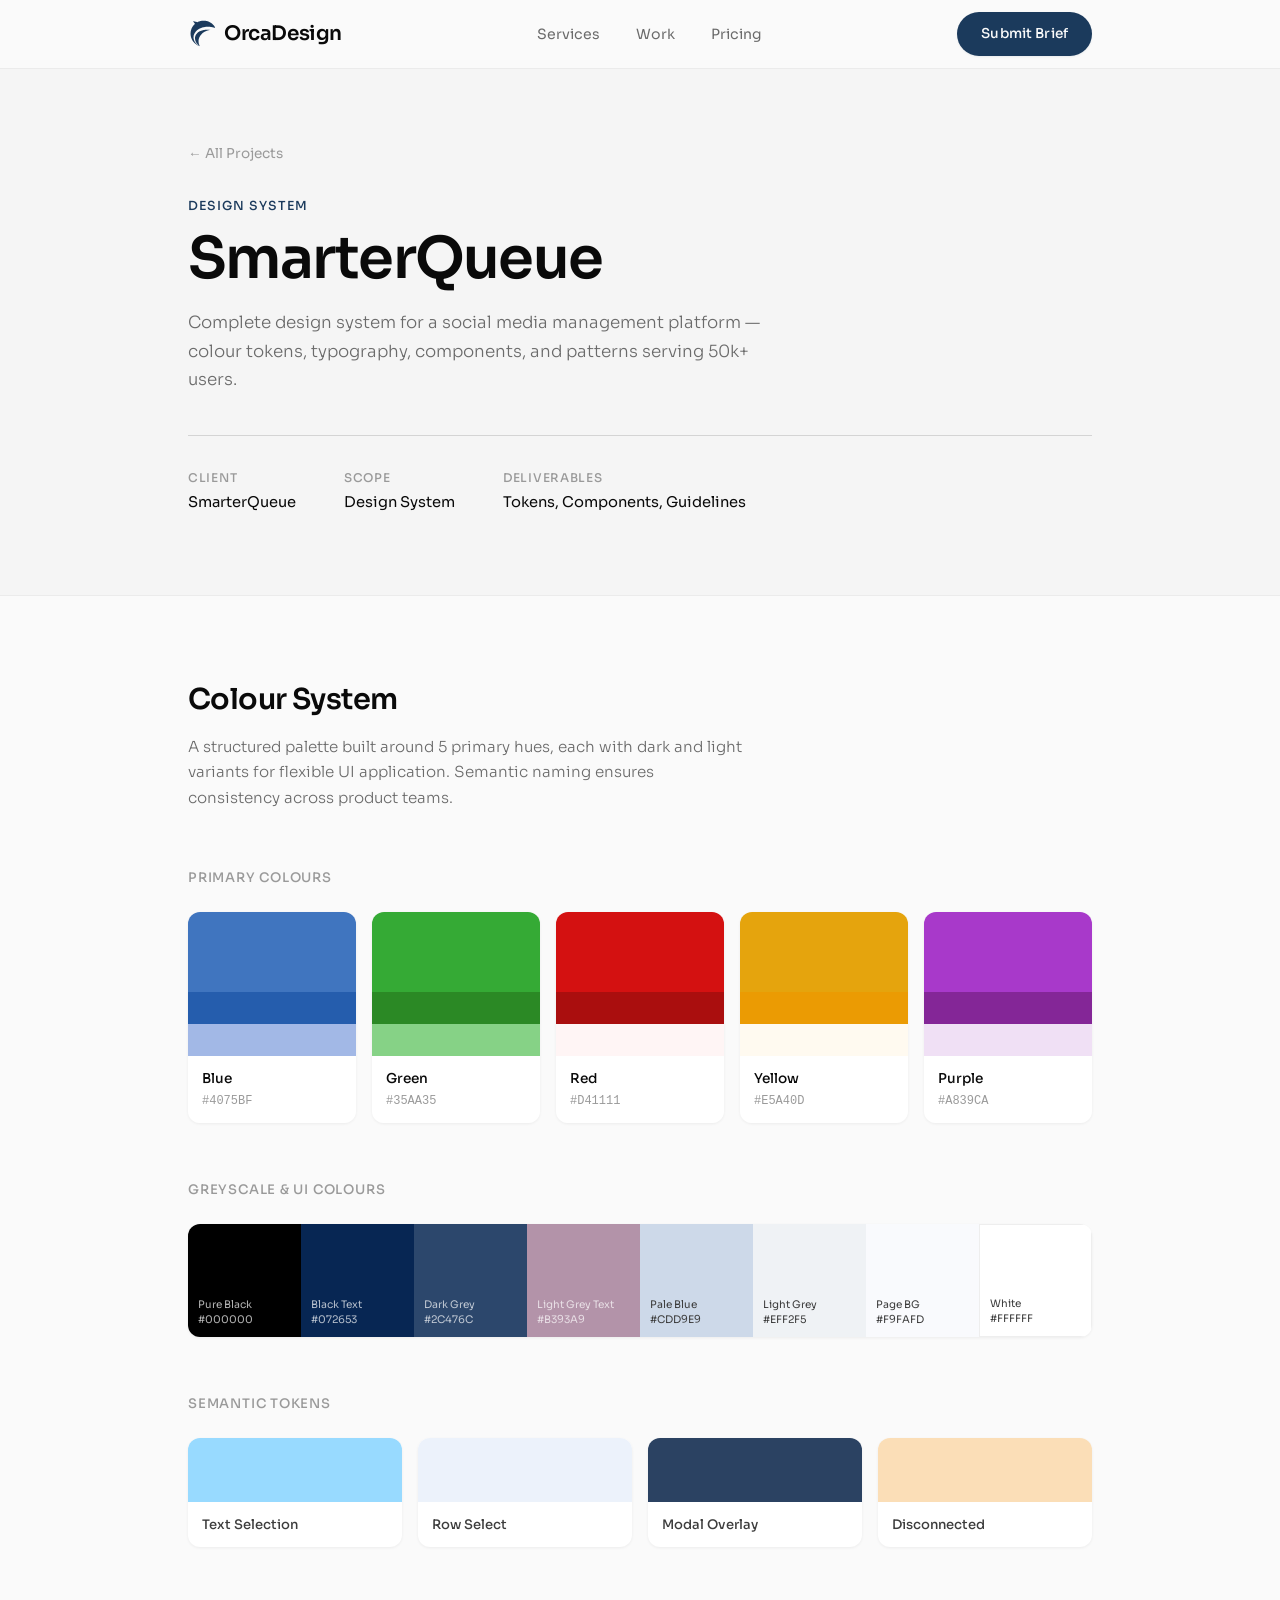
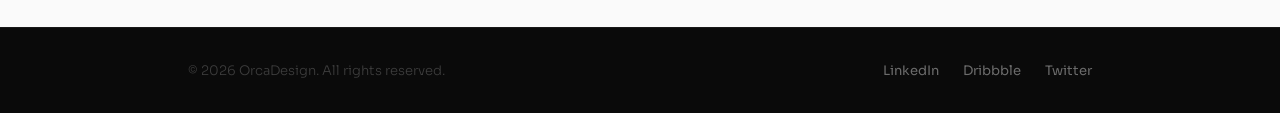
==== portfolio.html @ 5fca9052 "Add favicon, portfolio page with SQ design system colours Co-Authored-By: Claude Opus 4.6 <noreply@a" ====
<!DOCTYPE html>
<html lang="en">
<head>
    <meta charset="UTF-8">
    <meta name="viewport" content="width=device-width, initial-scale=1.0">
    <title>SmarterQueue Design System — OrcaDesign</title>
    <link rel="icon" type="image/svg+xml" href="favicon.svg">
    <link rel="preconnect" href="https://fonts.googleapis.com">
    <link rel="preconnect" href="https://fonts.gstatic.com" crossorigin>
    <link href="https://fonts.googleapis.com/css2?family=Sora:wght@300;400;500;600&display=swap" rel="stylesheet">
    <link rel="stylesheet" href="style.css">
    <link rel="stylesheet" href="portfolio.css">
</head>
<body>

    <!-- Header -->
    <header class="header scrolled" id="header">
        <div class="header-inner">
            <a href="index.html" class="logo">
                <svg class="logo-icon" width="28" height="27" viewBox="50 50 220 210">
                    <path fill="var(--accent)" d="M 199 57 L 191 56 L 190 55 L 184 55 L 183 54 L 162 54 L 161 55 L 155 55 L 154 56 L 146 57 L 145 58 L 134 61 L 124 66 L 113 62 L 109 62 L 104 60 L 89 59 L 97 68 L 103 77 L 104 80 L 94 90 L 84 104 L 77 118 L 77 120 L 74 127 L 74 130 L 72 135 L 72 139 L 71 140 L 71 148 L 70 149 L 70 163 L 71 164 L 71 172 L 72 173 L 72 178 L 73 179 L 74 186 L 76 189 L 79 199 L 85 210 L 92 220 L 103 232 L 104 232 L 113 240 L 122 245 L 124 247 L 145 255 L 142 253 L 139 247 L 139 245 L 137 242 L 137 239 L 135 235 L 135 232 L 134 231 L 134 226 L 133 225 L 133 207 L 134 206 L 134 201 L 137 193 L 137 190 L 145 174 L 151 166 L 165 152 L 180 142 L 203 132 L 206 132 L 210 130 L 214 130 L 219 128 L 228 127 L 213 126 L 212 125 L 190 125 L 189 126 L 182 126 L 181 127 L 175 127 L 174 128 L 166 129 L 162 131 L 159 131 L 156 133 L 153 133 L 144 138 L 142 138 L 127 148 L 117 158 L 112 165 L 107 176 L 107 179 L 105 184 L 105 200 L 106 201 L 107 209 L 112 221 L 120 233 L 134 247 L 133 248 L 130 247 L 122 241 L 109 228 L 102 218 L 99 212 L 99 210 L 97 207 L 97 205 L 95 201 L 95 198 L 94 197 L 93 182 L 94 181 L 94 173 L 95 172 L 95 169 L 100 156 L 110 141 L 121 130 L 138 118 L 148 113 L 158 110 L 161 108 L 164 108 L 168 106 L 176 105 L 181 103 L 187 103 L 188 102 L 202 102 L 203 101 L 209 101 L 210 102 L 225 102 L 226 103 L 231 103 L 232 104 L 236 104 L 237 105 L 245 106 L 249 108 L 252 108 L 255 110 L 260 110 L 261 109 L 263 109 L 261 104 L 255 95 L 238 77 L 225 68 L 211 61 L 209 61 Z"/>
                </svg>
                <span>OrcaDesign</span>
            </a>
            <nav class="nav" id="nav">
                <a href="index.html#deliverables" class="nav-link">Services</a>
                <a href="portfolio.html" class="nav-link">Work</a>
                <a href="index.html#service" class="nav-link">Pricing</a>
            </nav>
            <a href="index.html#contact" class="btn btn-primary btn-sm header-cta">Submit Brief</a>
        </div>
    </header>

    <!-- Case Hero -->
    <section class="case-hero-section">
        <div class="container">
            <a href="portfolio.html" class="back-link">&larr; All Projects</a>
            <p class="case-label">Design System</p>
            <h1 class="case-hero-title">SmarterQueue</h1>
            <p class="case-hero-subtitle">Complete design system for a social media management platform — colour tokens, typography, components, and patterns serving 50k+ users.</p>
            <div class="case-meta">
                <div class="meta-item">
                    <span class="meta-label">Client</span>
                    <span class="meta-value">SmarterQueue</span>
                </div>
                <div class="meta-item">
                    <span class="meta-label">Scope</span>
                    <span class="meta-value">Design System</span>
                </div>
                <div class="meta-item">
                    <span class="meta-label">Deliverables</span>
                    <span class="meta-value">Tokens, Components, Guidelines</span>
                </div>
            </div>
        </div>
    </section>

    <!-- Colour Palette Section -->
    <section class="ds-section" id="colours">
        <div class="container">
            <div class="ds-section-header">
                <h2 class="ds-section-title">Colour System</h2>
                <p class="ds-section-desc">A structured palette built around 5 primary hues, each with dark and light variants for flexible UI application. Semantic naming ensures consistency across product teams.</p>
            </div>

            <!-- Primary Colours -->
            <div class="palette-group">
                <h3 class="palette-group-title">Primary Colours</h3>
                <div class="palette-row">
                    <div class="color-stack">
                        <div class="color-swatch color-swatch-lg" style="background:#4075BF"></div>
                        <div class="color-swatch" style="background:#255DAD"></div>
                        <div class="color-swatch" style="background:#A2B8E6"></div>
                        <div class="color-info">
                            <span class="color-name">Blue</span>
                            <span class="color-hex">#4075BF</span>
                        </div>
                    </div>
                    <div class="color-stack">
                        <div class="color-swatch color-swatch-lg" style="background:#35AA35"></div>
                        <div class="color-swatch" style="background:#2B8925"></div>
                        <div class="color-swatch" style="background:#86D286"></div>
                        <div class="color-info">
                            <span class="color-name">Green</span>
                            <span class="color-hex">#35AA35</span>
                        </div>
                    </div>
                    <div class="color-stack">
                        <div class="color-swatch color-swatch-lg" style="background:#D41111"></div>
                        <div class="color-swatch" style="background:#AA0E0E"></div>
                        <div class="color-swatch" style="background:#FFF5F5"></div>
                        <div class="color-info">
                            <span class="color-name">Red</span>
                            <span class="color-hex">#D41111</span>
                        </div>
                    </div>
                    <div class="color-stack">
                        <div class="color-swatch color-swatch-lg" style="background:#E5A40D"></div>
                        <div class="color-swatch" style="background:#EB9B03"></div>
                        <div class="color-swatch" style="background:#FFFAF0"></div>
                        <div class="color-info">
                            <span class="color-name">Yellow</span>
                            <span class="color-hex">#E5A40D</span>
                        </div>
                    </div>
                    <div class="color-stack">
                        <div class="color-swatch color-swatch-lg" style="background:#A839CA"></div>
                        <div class="color-swatch" style="background:#842697"></div>
                        <div class="color-swatch" style="background:#F0E0F5"></div>
                        <div class="color-info">
                            <span class="color-name">Purple</span>
                            <span class="color-hex">#A839CA</span>
                        </div>
                    </div>
                </div>
            </div>

            <!-- Greyscale & UI -->
            <div class="palette-group">
                <h3 class="palette-group-title">Greyscale & UI Colours</h3>
                <div class="palette-strip">
                    <div class="strip-swatch" style="background:#000000"><span class="strip-label strip-label-light">Pure Black<br>#000000</span></div>
                    <div class="strip-swatch" style="background:#072653"><span class="strip-label strip-label-light">Black Text<br>#072653</span></div>
                    <div class="strip-swatch" style="background:#2C476C"><span class="strip-label strip-label-light">Dark Grey<br>#2C476C</span></div>
                    <div class="strip-swatch" style="background:#B393A9"><span class="strip-label strip-label-light">Light Grey Text<br>#B393A9</span></div>
                    <div class="strip-swatch" style="background:#CDD9E9"><span class="strip-label">Pale Blue<br>#CDD9E9</span></div>
                    <div class="strip-swatch" style="background:#EFF2F5"><span class="strip-label">Light Grey<br>#EFF2F5</span></div>
                    <div class="strip-swatch" style="background:#F9FAFD"><span class="strip-label">Page BG<br>#F9FAFD</span></div>
                    <div class="strip-swatch" style="background:#FFFFFF; border: 1px solid #eee"><span class="strip-label">White<br>#FFFFFF</span></div>
                </div>
            </div>

            <!-- Semantic -->
            <div class="palette-group">
                <h3 class="palette-group-title">Semantic Tokens</h3>
                <div class="semantic-grid">
                    <div class="semantic-card">
                        <div class="semantic-swatch" style="background:#98DAFF"></div>
                        <span class="semantic-name">Text Selection</span>
                    </div>
                    <div class="semantic-card">
                        <div class="semantic-swatch" style="background:#ECF2FB"></div>
                        <span class="semantic-name">Row Select</span>
                    </div>
                    <div class="semantic-card">
                        <div class="semantic-swatch" style="background: rgba(6,33,71,0.85)"></div>
                        <span class="semantic-name">Modal Overlay</span>
                    </div>
                    <div class="semantic-card">
                        <div class="semantic-swatch" style="background: rgba(246,172,76,0.4)"></div>
                        <span class="semantic-name">Disconnected</span>
                    </div>
                </div>
            </div>

        </div>
    </section>

    <!-- Footer -->
    <footer class="footer" style="background: var(--black);">
        <div class="container">
            <div class="footer-inner">
                <p class="footer-copy">&copy; 2026 OrcaDesign. All rights reserved.</p>
                <div class="footer-links">
                    <a href="https://linkedin.com" target="_blank" rel="noopener" class="footer-link">LinkedIn</a>
                    <a href="https://dribbble.com" target="_blank" rel="noopener" class="footer-link">Dribbble</a>
                    <a href="https://twitter.com" target="_blank" rel="noopener" class="footer-link">Twitter</a>
                </div>
            </div>
        </div>
    </footer>

</body>
</html>
---- style.css ----
/* ============================================
   Maria — Product Design Portfolio
   Aesthetic: Editorial Swiss Minimalism
   ============================================ */

:root {
    --black: #0a0a0a;
    --white: #fafafa;
    --gray-50: #f5f5f5;
    --gray-100: #ebebeb;
    --gray-200: #d4d4d4;
    --gray-400: #9a9a9a;
    --gray-500: #6b6b6b;
    --gray-700: #3d3d3d;
    --accent: #1b3a5c;
    --accent-light: #2a5580;
    --accent-soft: #e8eef4;
    --font-display: 'Sora', -apple-system, sans-serif;
    --font-body: 'Sora', -apple-system, sans-serif;
    --ease-out: cubic-bezier(0.16, 1, 0.3, 1);
    --ease-in-out: cubic-bezier(0.65, 0, 0.35, 1);
}

/* Reset & Base */
*, *::before, *::after { margin: 0; padding: 0; box-sizing: border-box; }

html {
    scroll-behavior: smooth;
    -webkit-font-smoothing: antialiased;
    -moz-osx-font-smoothing: grayscale;
    font-size: 16px;
}

body {
    font-family: var(--font-body);
    color: var(--black);
    background: var(--white);
    line-height: 1.6;
    overflow-x: hidden;
}

a { color: inherit; text-decoration: none; }
img { max-width: 100%; display: block; }
button { border: none; background: none; cursor: pointer; font-family: inherit; }
input, textarea { font-family: inherit; }

.container {
    max-width: 1000px;
    margin: 0 auto;
    padding: 0 24px;
}

@media (min-width: 768px) {
    .container { padding: 0 48px; }
}

/* ---- Buttons ---- */
.btn {
    display: inline-flex;
    align-items: center;
    justify-content: center;
    gap: 8px;
    padding: 15px 36px;
    font-size: 0.9rem;
    font-weight: 500;
    letter-spacing: 0.01em;
    border-radius: 980px;
    transition: background 0.25s ease, color 0.25s ease, border-color 0.25s ease, box-shadow 0.25s ease;
    cursor: pointer;
    border: none;
    white-space: nowrap;
}

.btn-primary {
    background: var(--accent);
    color: var(--white);
    box-shadow: 0 1px 2px rgba(27, 58, 92, 0.08);
}
.btn-primary:hover {
    background: #224d73;
    box-shadow: 0 2px 12px rgba(27, 58, 92, 0.18);
}

.btn-outline {
    background: var(--white);
    color: var(--black);
    border: 1px solid var(--gray-200);
}
.btn-outline:hover {
    border-color: var(--gray-400);
    background: var(--gray-50);
}

.btn-light {
    background: var(--white);
    color: var(--black);
}
.btn-light:hover {
    background: var(--gray-100);
}

.btn-sm { padding: 11px 24px; font-size: 0.85rem; }
.btn-full { width: 100%; }

/* ---- Header ---- */
.header {
    position: fixed;
    top: 0;
    left: 0;
    right: 0;
    z-index: 100;
    padding: 20px 0;
    transition: all 0.4s var(--ease-out);
}

.header.scrolled {
    padding: 12px 0;
    background: rgba(250, 250, 250, 0.92);
    backdrop-filter: blur(20px);
    -webkit-backdrop-filter: blur(20px);
    border-bottom: 1px solid var(--gray-100);
}

.header-inner {
    max-width: 1000px;
    margin: 0 auto;
    padding: 0 24px;
    display: flex;
    align-items: center;
    justify-content: space-between;
}

@media (min-width: 768px) {
    .header-inner { padding: 0 48px; }
}

.logo {
    font-family: var(--font-display);
    font-size: 1.25rem;
    font-weight: 600;
    letter-spacing: -0.02em;
    color: var(--black);
    display: flex;
    align-items: center;
    gap: 8px;
}

.logo-icon {
    flex-shrink: 0;
}

.nav {
    display: none;
    gap: 36px;
}

@media (min-width: 768px) {
    .nav { display: flex; }
}

.nav-link {
    font-size: 0.88rem;
    color: var(--gray-500);
    transition: color 0.25s ease;
    position: relative;
}
.nav-link::after {
    content: '';
    position: absolute;
    bottom: -4px;
    left: 0;
    width: 0;
    height: 1px;
    background: var(--black);
    transition: width 0.3s var(--ease-out);
}
.nav-link:hover { color: var(--black); }
.nav-link:hover::after { width: 100%; }

.header-cta {
    display: none;
}
@media (min-width: 768px) {
    .header-cta { display: inline-flex; }
}

.menu-toggle {
    display: flex;
    flex-direction: column;
    gap: 6px;
    padding: 8px;
    z-index: 110;
}
.menu-toggle span {
    width: 22px;
    height: 1.5px;
    background: var(--black);
    transition: all 0.3s var(--ease-out);
    transform-origin: center;
}
.menu-toggle.active span:first-child {
    transform: translateY(3.75px) rotate(45deg);
}
.menu-toggle.active span:last-child {
    transform: translateY(-3.75px) rotate(-45deg);
}

@media (min-width: 768px) {
    .menu-toggle { display: none; }
}

/* Mobile Menu */
.mobile-menu {
    position: fixed;
    inset: 0;
    background: var(--white);
    z-index: 99;
    display: flex;
    align-items: center;
    justify-content: center;
    opacity: 0;
    pointer-events: none;
    transition: opacity 0.4s var(--ease-out);
}
.mobile-menu.open {
    opacity: 1;
    pointer-events: auto;
}

.mobile-nav {
    display: flex;
    flex-direction: column;
    align-items: center;
    gap: 32px;
}
.mobile-nav-link {
    font-family: var(--font-display);
    font-size: 2rem;
    color: var(--black);
    opacity: 0;
    transform: translateY(20px);
    transition: all 0.4s var(--ease-out);
}
.mobile-menu.open .mobile-nav-link {
    opacity: 1;
    transform: translateY(0);
}
.mobile-menu.open .mobile-nav-link:nth-child(1) { transition-delay: 0.1s; }
.mobile-menu.open .mobile-nav-link:nth-child(2) { transition-delay: 0.15s; }
.mobile-menu.open .mobile-nav-link:nth-child(3) { transition-delay: 0.2s; }
.mobile-nav-cta {
    opacity: 0;
    transform: translateY(20px);
    transition: all 0.4s var(--ease-out);
    margin-top: 16px;
}
.mobile-menu.open .mobile-nav-cta {
    opacity: 1;
    transform: translateY(0);
    transition-delay: 0.3s;
}

/* ---- Hero ---- */
.hero {
    padding: 160px 0 100px;
    min-height: 85vh;
    display: flex;
    align-items: center;
    background: linear-gradient(160deg, #ffffff 0%, #f0f4f8 40%, #e8eef6 70%, #f5f5f5 100%);
    position: relative;
    overflow: hidden;
}

.hero-grid {
    position: absolute;
    inset: 0;
    width: 100%;
    height: 100%;
    pointer-events: none;
    opacity: 0.18;
}

.hero::before,
.hero::after {
    content: '';
    position: absolute;
    border-radius: 50%;
    filter: blur(80px);
    opacity: 0.35;
    pointer-events: none;
}

.hero::before {
    width: 500px;
    height: 500px;
    background: radial-gradient(circle, #c8daf0 0%, transparent 70%);
    top: -120px;
    right: -80px;
}

.hero::after {
    width: 400px;
    height: 400px;
    background: radial-gradient(circle, #d4e0ed 0%, transparent 70%);
    bottom: -100px;
    left: -60px;
}

@media (min-width: 768px) {
    .hero { padding: 180px 0 120px; }
}

.hero .container {
    display: grid;
    gap: 60px;
}

@media (min-width: 960px) {
    .hero .container {
        grid-template-columns: 1fr 240px;
        gap: 80px;
        align-items: center;
    }
}

.hero-title {
    font-family: var(--font-display);
    font-size: clamp(2.6rem, 5vw, 3.8rem);
    line-height: 1.08;
    letter-spacing: -0.03em;
    font-weight: 600;
    margin-bottom: 28px;
}

.hero-content {
    min-width: 0;
}

.hero-title-accent {
    color: var(--accent);
    display: block;
    position: relative;
    height: 1.15em;
    white-space: nowrap;
}

.rotating-text {
    display: block;
    position: relative;
    height: 100%;
}

.rotating-line {
    position: absolute;
    left: 0;
    top: 0;
    opacity: 0;
    pointer-events: none;
    white-space: nowrap;
}

.rotating-line.active {
    animation: phraseIn 0.8s var(--ease-out) forwards;
}

.rotating-line.exit {
    animation: phraseOut 0.45s ease-in forwards;
}

@keyframes phraseIn {
    0% {
        opacity: 0;
        clip-path: polygon(0 0, 0 0, 0 100%, 0 100%);
    }
    100% {
        opacity: 1;
        clip-path: polygon(0 0, 100% 0, 100% 100%, 0 100%);
    }
}

@keyframes phraseOut {
    0% {
        opacity: 1;
        clip-path: polygon(0 0, 100% 0, 100% 100%, 0 100%);
    }
    100% {
        opacity: 0;
        clip-path: polygon(100% 0, 100% 0, 100% 100%, 100% 100%);
    }
}

.hero-subtitle {
    font-size: 1.05rem;
    line-height: 1.7;
    color: var(--gray-500);
    max-width: 540px;
    margin-bottom: 40px;
    font-weight: 300;
}

.hero-actions {
    display: flex;
    gap: 12px;
    flex-wrap: wrap;
}

.hero-aside {
    display: flex;
    gap: 32px;
    padding-top: 8px;
}

@media (min-width: 960px) {
    .hero-aside {
        flex-direction: column;
        gap: 0;
        padding: 0;
        padding-left: 32px;
        border-left: 1px solid var(--gray-200);
    }
}

.hero-stat {
    display: flex;
    flex-direction: column;
    gap: 6px;
    padding: 24px 0;
}

@media (min-width: 960px) {
    .hero-stat {
        border-bottom: 1px solid var(--gray-100);
    }
    .hero-stat:last-child {
        border-bottom: none;
    }
}

.hero-stat-number {
    font-family: var(--font-display);
    font-size: 2.4rem;
    font-weight: 600;
    letter-spacing: -0.04em;
    line-height: 1;
    color: var(--black);
}

.stat-plus {
    font-weight: 300;
    color: var(--accent);
}

.hero-stat-label {
    font-size: 0.75rem;
    color: var(--gray-400);
    font-weight: 400;
    letter-spacing: 0.04em;
    text-transform: uppercase;
}

/* ---- Section Headers ---- */
.section-label {
    font-size: 0.82rem;
    font-weight: 500;
    letter-spacing: 0.08em;
    text-transform: uppercase;
    color: var(--accent);
    margin-bottom: 16px;
}

.section-label-light { color: var(--gray-400); }

.section-title {
    font-family: var(--font-display);
    font-size: clamp(2rem, 4.5vw, 3.2rem);
    line-height: 1.1;
    letter-spacing: -0.02em;
    font-weight: 400;
}

.section-header { margin-bottom: 64px; }

/* ---- Deliverables ---- */
.deliverables {
    padding: 120px 0 0;
}

.deliverables .section-header {
    margin-bottom: 80px;
}

.deliver-item {
    padding: 60px 0;
}

.deliver-item .container {
    border-top: 1px solid var(--gray-100);
    padding-top: 60px;
}

.deliver-item:last-child {
    padding-bottom: 0;
}

.deliver-layout {
    display: grid;
    grid-template-columns: 48px 1fr;
    gap: 20px 24px;
}

@media (min-width: 768px) {
    .deliver-layout {
        grid-template-columns: 48px 1fr 1fr;
        gap: 20px 48px;
        align-items: center;
    }
}

.deliver-number {
    font-family: var(--font-display);
    font-size: 0.85rem;
    font-weight: 400;
    color: var(--gray-400);
    padding-top: 4px;
}

.deliver-content {
    min-width: 0;
}

.deliver-title {
    font-family: var(--font-display);
    font-size: 1.5rem;
    font-weight: 600;
    letter-spacing: -0.02em;
    margin-bottom: 12px;
}

.deliver-desc {
    font-size: 0.95rem;
    line-height: 1.7;
    color: var(--gray-500);
    font-weight: 300;
    margin-bottom: 20px;
    max-width: 480px;
}

.deliver-link {
    display: inline-flex;
    align-items: center;
    gap: 6px;
    font-size: 0.85rem;
    font-weight: 500;
    color: var(--accent);
    transition: gap 0.25s ease;
}

.deliver-link:hover {
    gap: 10px;
}

.deliver-visual {
    border-radius: 16px;
    aspect-ratio: 4 / 3;
    display: flex;
    align-items: center;
    justify-content: center;
    padding: 32px;
    grid-column: 1 / -1;
}

@media (min-width: 768px) {
    .deliver-visual {
        grid-column: auto;
        aspect-ratio: 5 / 4;
    }

    .deliver-layout-reverse .deliver-content {
        order: 2;
    }
    .deliver-layout-reverse .deliver-visual {
        order: 1;
    }
    .deliver-layout-reverse .deliver-number {
        order: 0;
    }
}

/* Deliver visuals — mini illustrations */
.dv-mockup {
    display: flex;
    gap: 8px;
    width: 80%;
    height: 70%;
}
.dv-sidebar {
    width: 28%;
    background: rgba(255,255,255,0.1);
    border-radius: 6px;
}
.dv-main {
    flex: 1;
    display: flex;
    flex-direction: column;
    gap: 8px;
}
.dv-bar {
    height: 16%;
    background: rgba(255,255,255,0.12);
    border-radius: 4px;
}
.dv-cards {
    flex: 1;
    display: grid;
    grid-template-columns: repeat(3, 1fr);
    gap: 6px;
}
.dv-cards div {
    background: rgba(255,255,255,0.08);
    border-radius: 4px;
}

.dv-proto {
    display: flex;
    align-items: center;
    gap: 16px;
    width: 80%;
}
.dv-screen {
    flex: 1;
    aspect-ratio: 3/4;
    background: rgba(255,255,255,0.1);
    border-radius: 8px;
    display: flex;
    align-items: center;
    justify-content: center;
}
.dv-screen-btn {
    width: 40%;
    height: 12%;
    background: rgba(255,255,255,0.2);
    border-radius: 980px;
}
.dv-screen-check {
    width: 24px;
    height: 24px;
    border: 2px solid rgba(255,255,255,0.3);
    border-radius: 50%;
}
.dv-arrow {
    flex-shrink: 0;
}

.dv-audit {
    width: 70%;
}
.dv-checklist {
    display: flex;
    flex-direction: column;
    gap: 8px;
}
.dv-check-item {
    height: 14px;
    border-radius: 4px;
}
.dv-done {
    background: rgba(255,255,255,0.12);
    width: 100%;
}
.dv-issue {
    background: rgba(255,150,150,0.2);
    width: 75%;
}

.dv-chart {
    width: 80%;
    height: 70%;
}
.dv-bar-chart {
    display: flex;
    align-items: flex-end;
    gap: 8px;
    height: 100%;
}
.dv-bar-chart div {
    flex: 1;
    background: rgba(255,255,255,0.15);
    border-radius: 4px 4px 0 0;
}

.dv-journey {
    width: 85%;
}

.dv-system {
    display: grid;
    grid-template-columns: 1fr 1fr;
    gap: 8px;
    width: 75%;
}
.dv-component {
    aspect-ratio: 3/2;
    background: rgba(255,255,255,0.1);
    border-radius: 6px;
    border: 1px solid rgba(255,255,255,0.12);
}
.dv-component-wide {
    grid-column: 1 / -1;
    aspect-ratio: auto;
    height: 32px;
}

/* ---- Portfolio (legacy, kept for portfolio.html) ---- */
.portfolio {
    padding: 120px 0;
    background: var(--gray-50);
}

.portfolio-grid {
    display: grid;
    grid-template-columns: 1fr;
    gap: 16px;
}

@media (min-width: 600px) {
    .portfolio-grid { grid-template-columns: repeat(2, 1fr); }
}

@media (min-width: 960px) {
    .portfolio-grid { grid-template-columns: repeat(2, 1fr); gap: 20px; }
}

.portfolio-card {
    position: relative;
    border-radius: 12px;
    overflow: hidden;
    cursor: pointer;
    aspect-ratio: 4 / 3;
    display: flex;
    flex-direction: column;
    justify-content: flex-end;
    padding: 28px;
    transition: transform 0.5s var(--ease-out), box-shadow 0.5s var(--ease-out);
    opacity: 0;
    transform: translateY(30px);
}

.portfolio-card.visible {
    opacity: 1;
    transform: translateY(0);
    transition: opacity 0.6s var(--ease-out), transform 0.6s var(--ease-out);
}

.portfolio-card:hover {
    transform: translateY(-4px);
    box-shadow: 0 20px 60px rgba(0, 0, 0, 0.12);
}

.portfolio-card::before {
    content: '';
    position: absolute;
    inset: 0;
    background: linear-gradient(to top, rgba(0,0,0,0.55) 0%, rgba(0,0,0,0) 60%);
    z-index: 1;
    transition: opacity 0.4s ease;
}
.portfolio-card:hover::before { opacity: 0.85; }

.card-inner {
    position: absolute;
    inset: 0;
    display: flex;
    align-items: center;
    justify-content: center;
    padding: 40px;
}

.card-visual {
    width: 60%;
    height: 50%;
    border-radius: 8px;
    background: rgba(255,255,255,0.12);
    backdrop-filter: blur(4px);
    border: 1px solid rgba(255,255,255,0.15);
    display: flex;
    align-items: center;
    justify-content: center;
    transition: transform 0.5s var(--ease-out);
}

.portfolio-card:hover .card-visual {
    transform: scale(1.04);
}

.card-visual-text {
    font-family: var(--font-display);
    font-size: 1.4rem;
    color: rgba(255,255,255,0.7);
    font-style: italic;
}

.card-info {
    position: relative;
    z-index: 2;
    color: white;
}

.card-client {
    font-size: 0.75rem;
    font-weight: 500;
    letter-spacing: 0.06em;
    text-transform: uppercase;
    opacity: 0.7;
    margin-bottom: 6px;
}

.card-title {
    font-family: var(--font-display);
    font-size: 1.35rem;
    letter-spacing: -0.01em;
    line-height: 1.2;
}

.card-arrow {
    position: absolute;
    top: 20px;
    right: 20px;
    z-index: 2;
    width: 36px;
    height: 36px;
    border-radius: 50%;
    background: rgba(255,255,255,0.15);
    backdrop-filter: blur(4px);
    display: flex;
    align-items: center;
    justify-content: center;
    opacity: 0;
    transform: translate(-6px, 6px);
    transition: all 0.4s var(--ease-out);
}
.portfolio-card:hover .card-arrow {
    opacity: 1;
    transform: translate(0, 0);
}

/* ---- Case Overlay ---- */
.case-overlay {
    position: fixed;
    inset: 0;
    z-index: 200;
    background: rgba(10, 10, 10, 0.5);
    backdrop-filter: blur(8px);
    -webkit-backdrop-filter: blur(8px);
    opacity: 0;
    pointer-events: none;
    transition: opacity 0.4s var(--ease-out);
    overflow-y: auto;
}
.case-overlay.open {
    opacity: 1;
    pointer-events: auto;
}

.case-overlay-inner {
    min-height: 100vh;
    display: flex;
    align-items: flex-start;
    justify-content: center;
    padding: 80px 24px 40px;
}

@media (min-width: 768px) {
    .case-overlay-inner { padding: 100px 48px 60px; }
}

.case-close {
    position: fixed;
    top: 24px;
    right: 24px;
    z-index: 210;
    width: 44px;
    height: 44px;
    border-radius: 50%;
    background: var(--white);
    display: flex;
    align-items: center;
    justify-content: center;
    color: var(--black);
    transition: transform 0.3s var(--ease-out);
    box-shadow: 0 2px 12px rgba(0,0,0,0.1);
}
.case-close:hover { transform: rotate(90deg); }

.case-detail {
    background: var(--white);
    border-radius: 16px;
    max-width: 800px;
    width: 100%;
    overflow: hidden;
    transform: translateY(40px);
    opacity: 0;
    transition: all 0.5s var(--ease-out);
}
.case-overlay.open .case-detail {
    transform: translateY(0);
    opacity: 1;
    transition-delay: 0.1s;
}

.case-hero {
    aspect-ratio: 16 / 9;
    display: flex;
    align-items: center;
    justify-content: center;
    position: relative;
}

.case-hero-visual {
    width: 55%;
    height: 55%;
    border-radius: 10px;
    background: rgba(255,255,255,0.15);
    border: 1px solid rgba(255,255,255,0.2);
    display: flex;
    align-items: center;
    justify-content: center;
}

.case-hero-text {
    font-family: var(--font-display);
    font-size: 2rem;
    color: rgba(255,255,255,0.6);
    font-style: italic;
}

.case-body {
    padding: 48px 40px 56px;
}

@media (max-width: 600px) {
    .case-body { padding: 32px 24px 40px; }
}

.case-client {
    font-size: 0.78rem;
    font-weight: 500;
    letter-spacing: 0.06em;
    text-transform: uppercase;
    color: var(--accent);
    margin-bottom: 8px;
}

.case-title {
    font-family: var(--font-display);
    font-size: clamp(1.6rem, 3vw, 2.2rem);
    letter-spacing: -0.02em;
    line-height: 1.15;
    margin-bottom: 36px;
}

.case-sections {
    display: grid;
    gap: 32px;
}

.case-section h4 {
    font-size: 0.78rem;
    font-weight: 500;
    letter-spacing: 0.06em;
    text-transform: uppercase;
    color: var(--gray-400);
    margin-bottom: 10px;
}

.case-section p {
    font-size: 0.95rem;
    line-height: 1.7;
    color: var(--gray-700);
    font-weight: 300;
}

.case-results {
    display: grid;
    grid-template-columns: repeat(auto-fit, minmax(120px, 1fr));
    gap: 20px;
    margin-top: 6px;
}

.case-result-item {
    text-align: center;
    padding: 20px 12px;
    background: var(--gray-50);
    border-radius: 10px;
}

.result-value {
    font-family: var(--font-display);
    font-size: 1.6rem;
    color: var(--accent);
    display: block;
    margin-bottom: 4px;
}

.result-label {
    font-size: 0.78rem;
    color: var(--gray-500);
    font-weight: 300;
}

/* ---- Service ---- */
.service {
    padding: 120px 0;
}

.pricing-grid {
    display: grid;
    gap: 24px;
}

@media (min-width: 768px) {
    .pricing-grid {
        grid-template-columns: 1fr 1fr;
        gap: 24px;
        align-items: stretch;
    }
}

.service-layout {
    display: grid;
    gap: 48px;
}

@media (min-width: 960px) {
    .service-layout {
        grid-template-columns: 420px 1fr;
        gap: 64px;
        align-items: start;
    }
}

.retainer-card {
    background: var(--white);
    border: 1px solid var(--gray-100);
    border-radius: 16px;
    padding: 40px 32px;
    position: sticky;
    top: 100px;
}

.retainer-label {
    font-size: 0.82rem;
    font-weight: 500;
    letter-spacing: 0.06em;
    text-transform: uppercase;
    color: var(--gray-400);
    margin-bottom: 12px;
}

.retainer-price {
    display: flex;
    align-items: baseline;
    gap: 4px;
    margin-bottom: 8px;
}

.retainer-amount {
    font-family: var(--font-display);
    font-size: 2.8rem;
    letter-spacing: -0.03em;
    line-height: 1;
}

.retainer-period {
    font-size: 0.95rem;
    color: var(--gray-400);
    font-weight: 300;
}

.retainer-note {
    font-size: 0.85rem;
    color: var(--gray-400);
    font-weight: 300;
    margin-bottom: 32px;
    padding-bottom: 32px;
    border-bottom: 1px solid var(--gray-100);
}

.retainer-features {
    list-style: none;
    display: flex;
    flex-direction: column;
    gap: 16px;
    margin-bottom: 32px;
}

.retainer-features li {
    display: flex;
    align-items: center;
    gap: 12px;
    font-size: 0.92rem;
    color: var(--gray-700);
    font-weight: 300;
}

.feature-icon {
    flex-shrink: 0;
    width: 20px;
    height: 20px;
    display: flex;
    align-items: center;
    justify-content: center;
    color: var(--accent);
}

/* Custom Card */
.custom-card {
    border: 1px solid var(--gray-100);
    border-radius: 16px;
    padding: 40px 32px;
    display: flex;
    flex-direction: column;
}

.custom-card-label {
    font-size: 0.82rem;
    font-weight: 500;
    letter-spacing: 0.06em;
    text-transform: uppercase;
    color: var(--gray-400);
    margin-bottom: 16px;
}

.custom-card-title {
    font-family: var(--font-display);
    font-size: 1.35rem;
    font-weight: 600;
    letter-spacing: -0.02em;
    line-height: 1.25;
    margin-bottom: 16px;
}

.custom-card-desc {
    font-size: 0.9rem;
    line-height: 1.65;
    color: var(--gray-500);
    font-weight: 300;
    margin-bottom: 32px;
    flex: 1;
}

/* Process */
.process-title {
    font-family: var(--font-display);
    font-size: 1.6rem;
    letter-spacing: -0.02em;
    margin-bottom: 36px;
}

.process-steps {
    display: flex;
    flex-direction: column;
    gap: 0;
}

.process-step {
    display: grid;
    grid-template-columns: 48px 1fr;
    gap: 16px;
    padding: 28px 0;
    border-top: 1px solid var(--gray-100);
    transition: background 0.3s ease;
}

.process-step:last-child {
    border-bottom: 1px solid var(--gray-100);
}

.step-number {
    font-family: var(--font-display);
    font-size: 1.1rem;
    color: var(--gray-400);
    padding-top: 2px;
}

.step-content h4 {
    font-size: 1rem;
    font-weight: 500;
    margin-bottom: 8px;
    letter-spacing: -0.01em;
}

.step-content p {
    font-size: 0.9rem;
    line-height: 1.65;
    color: var(--gray-500);
    font-weight: 300;
}

/* ---- Contact ---- */
.contact {
    padding: 120px 0;
    background: var(--black);
    color: var(--white);
}

.contact-layout {
    display: grid;
    gap: 64px;
}

@media (min-width: 960px) {
    .contact-layout {
        grid-template-columns: 1fr 1fr;
        gap: 80px;
        align-items: start;
    }
}

.contact-title {
    font-family: var(--font-display);
    font-size: clamp(2rem, 4vw, 2.8rem);
    line-height: 1.1;
    letter-spacing: -0.02em;
    font-weight: 400;
    margin-bottom: 20px;
}

.contact-desc {
    font-size: 0.95rem;
    line-height: 1.7;
    color: var(--gray-400);
    font-weight: 300;
    max-width: 400px;
}

.form-group { margin-bottom: 24px; }

.form-label {
    display: block;
    font-size: 0.82rem;
    font-weight: 500;
    letter-spacing: 0.04em;
    color: var(--gray-400);
    margin-bottom: 8px;
}

.form-input {
    width: 100%;
    padding: 14px 16px;
    background: rgba(255, 255, 255, 0.06);
    border: 1px solid rgba(255, 255, 255, 0.1);
    border-radius: 14px;
    color: var(--white);
    font-size: 0.95rem;
    transition: all 0.3s ease;
    outline: none;
}

.form-input::placeholder { color: var(--gray-700); }

.form-input:focus {
    border-color: var(--accent-light);
    background: rgba(255, 255, 255, 0.08);
    box-shadow: 0 0 0 3px rgba(42, 85, 128, 0.15);
}

.form-textarea {
    resize: vertical;
    min-height: 120px;
}

.form-note {
    margin-top: 16px;
    font-size: 0.8rem;
    color: var(--gray-700);
    font-weight: 300;
    text-align: center;
}

/* ---- Footer ---- */
.footer {
    padding: 32px 0;
    background: var(--black);
    border-top: 1px solid rgba(255, 255, 255, 0.06);
}

.footer-inner {
    display: flex;
    justify-content: space-between;
    align-items: center;
    flex-wrap: wrap;
    gap: 16px;
}

.footer-copy {
    font-size: 0.82rem;
    color: var(--gray-700);
    font-weight: 300;
}

.footer-links {
    display: flex;
    gap: 24px;
}

.footer-link {
    font-size: 0.82rem;
    color: var(--gray-500);
    transition: color 0.25s ease;
}
.footer-link:hover { color: var(--white); }

/* ---- Animations ---- */
.anim-reveal {
    opacity: 0;
    transform: translateY(28px);
    transition: opacity 0.7s var(--ease-out), transform 0.7s var(--ease-out);
}

.anim-reveal.visible {
    opacity: 1;
    transform: translateY(0);
}

.anim-delay-1 { transition-delay: 0.12s; }
.anim-delay-2 { transition-delay: 0.24s; }
.anim-delay-3 { transition-delay: 0.36s; }

/* ---- Utilities ---- */
::selection {
    background: var(--accent);
    color: var(--white);
}

/* Scrollbar */
::-webkit-scrollbar { width: 6px; }
::-webkit-scrollbar-track { background: transparent; }
::-webkit-scrollbar-thumb {
    background: var(--gray-200);
    border-radius: 3px;
}
::-webkit-scrollbar-thumb:hover { background: var(--gray-400); }

/* Form success state */
.form-success {
    text-align: center;
    padding: 40px 20px;
}

.form-success h3 {
    font-family: var(--font-display);
    font-size: 1.6rem;
    margin-bottom: 8px;
}

.form-success p {
    color: var(--gray-400);
    font-weight: 300;
    font-size: 0.95rem;
}
---- portfolio.css ----
/* ============================================
   Portfolio Case Study Pages
   ============================================ */

/* Case Hero */
.case-hero-section {
    padding: 140px 0 80px;
    background: var(--gray-50);
}

.back-link {
    display: inline-block;
    font-size: 0.85rem;
    color: var(--gray-400);
    margin-bottom: 32px;
    transition: color 0.2s ease;
}
.back-link:hover { color: var(--black); }

.case-label {
    font-size: 0.78rem;
    font-weight: 500;
    letter-spacing: 0.08em;
    text-transform: uppercase;
    color: var(--accent);
    margin-bottom: 12px;
}

.case-hero-title {
    font-family: var(--font-display);
    font-size: clamp(2.4rem, 5vw, 3.6rem);
    font-weight: 600;
    letter-spacing: -0.03em;
    line-height: 1.05;
    margin-bottom: 20px;
}

.case-hero-subtitle {
    font-size: 1.05rem;
    line-height: 1.7;
    color: var(--gray-500);
    font-weight: 300;
    max-width: 600px;
    margin-bottom: 40px;
}

.case-meta {
    display: flex;
    gap: 48px;
    padding-top: 32px;
    border-top: 1px solid var(--gray-200);
    flex-wrap: wrap;
}

.meta-item {
    display: flex;
    flex-direction: column;
    gap: 4px;
}

.meta-label {
    font-size: 0.75rem;
    font-weight: 500;
    letter-spacing: 0.06em;
    text-transform: uppercase;
    color: var(--gray-400);
}

.meta-value {
    font-size: 0.92rem;
    font-weight: 400;
    color: var(--black);
}

/* Design System Sections */
.ds-section {
    padding: 80px 0;
    border-top: 1px solid var(--gray-100);
}

.ds-section-header {
    margin-bottom: 56px;
}

.ds-section-title {
    font-family: var(--font-display);
    font-size: 1.8rem;
    font-weight: 600;
    letter-spacing: -0.02em;
    margin-bottom: 12px;
}

.ds-section-desc {
    font-size: 0.95rem;
    line-height: 1.7;
    color: var(--gray-500);
    font-weight: 300;
    max-width: 560px;
}

/* Palette Groups */
.palette-group {
    margin-bottom: 56px;
}

.palette-group:last-child {
    margin-bottom: 0;
}

.palette-group-title {
    font-size: 0.82rem;
    font-weight: 500;
    letter-spacing: 0.06em;
    text-transform: uppercase;
    color: var(--gray-400);
    margin-bottom: 24px;
}

/* Color Stacks — Primary */
.palette-row {
    display: grid;
    grid-template-columns: repeat(5, 1fr);
    gap: 16px;
}

@media (max-width: 768px) {
    .palette-row {
        grid-template-columns: repeat(3, 1fr);
    }
}

@media (max-width: 480px) {
    .palette-row {
        grid-template-columns: repeat(2, 1fr);
    }
}

.color-stack {
    display: flex;
    flex-direction: column;
    border-radius: 12px;
    overflow: hidden;
    box-shadow: 0 1px 3px rgba(0,0,0,0.06);
}

.color-swatch {
    height: 32px;
    transition: transform 0.3s ease;
}

.color-swatch-lg {
    height: 80px;
}

.color-stack:hover .color-swatch {
    transform: scaleY(1.05);
}

.color-info {
    padding: 12px 14px;
    background: white;
    display: flex;
    flex-direction: column;
    gap: 2px;
}

.color-name {
    font-size: 0.85rem;
    font-weight: 500;
}

.color-hex {
    font-size: 0.75rem;
    color: var(--gray-400);
    font-weight: 400;
    font-family: 'SF Mono', 'Fira Code', monospace;
}

/* Greyscale Strip */
.palette-strip {
    display: grid;
    grid-template-columns: repeat(8, 1fr);
    border-radius: 12px;
    overflow: hidden;
    box-shadow: 0 1px 3px rgba(0,0,0,0.06);
}

@media (max-width: 768px) {
    .palette-strip {
        grid-template-columns: repeat(4, 1fr);
    }
}

@media (max-width: 480px) {
    .palette-strip {
        grid-template-columns: repeat(2, 1fr);
    }
}

.strip-swatch {
    aspect-ratio: 1;
    display: flex;
    align-items: flex-end;
    padding: 10px;
    position: relative;
    transition: transform 0.3s ease;
}

.strip-swatch:hover {
    transform: scale(1.04);
    z-index: 2;
    border-radius: 8px;
    box-shadow: 0 8px 24px rgba(0,0,0,0.12);
}

.strip-label {
    font-size: 0.65rem;
    line-height: 1.4;
    color: var(--gray-700);
    font-weight: 400;
}

.strip-label-light {
    color: rgba(255,255,255,0.7);
}

/* Semantic Grid */
.semantic-grid {
    display: grid;
    grid-template-columns: repeat(4, 1fr);
    gap: 16px;
}

@media (max-width: 600px) {
    .semantic-grid {
        grid-template-columns: repeat(2, 1fr);
    }
}

.semantic-card {
    border-radius: 12px;
    overflow: hidden;
    box-shadow: 0 1px 3px rgba(0,0,0,0.06);
    background: white;
}

.semantic-swatch {
    height: 64px;
}

.semantic-name {
    display: block;
    padding: 12px 14px;
    font-size: 0.82rem;
    font-weight: 500;
    color: var(--gray-700);
}
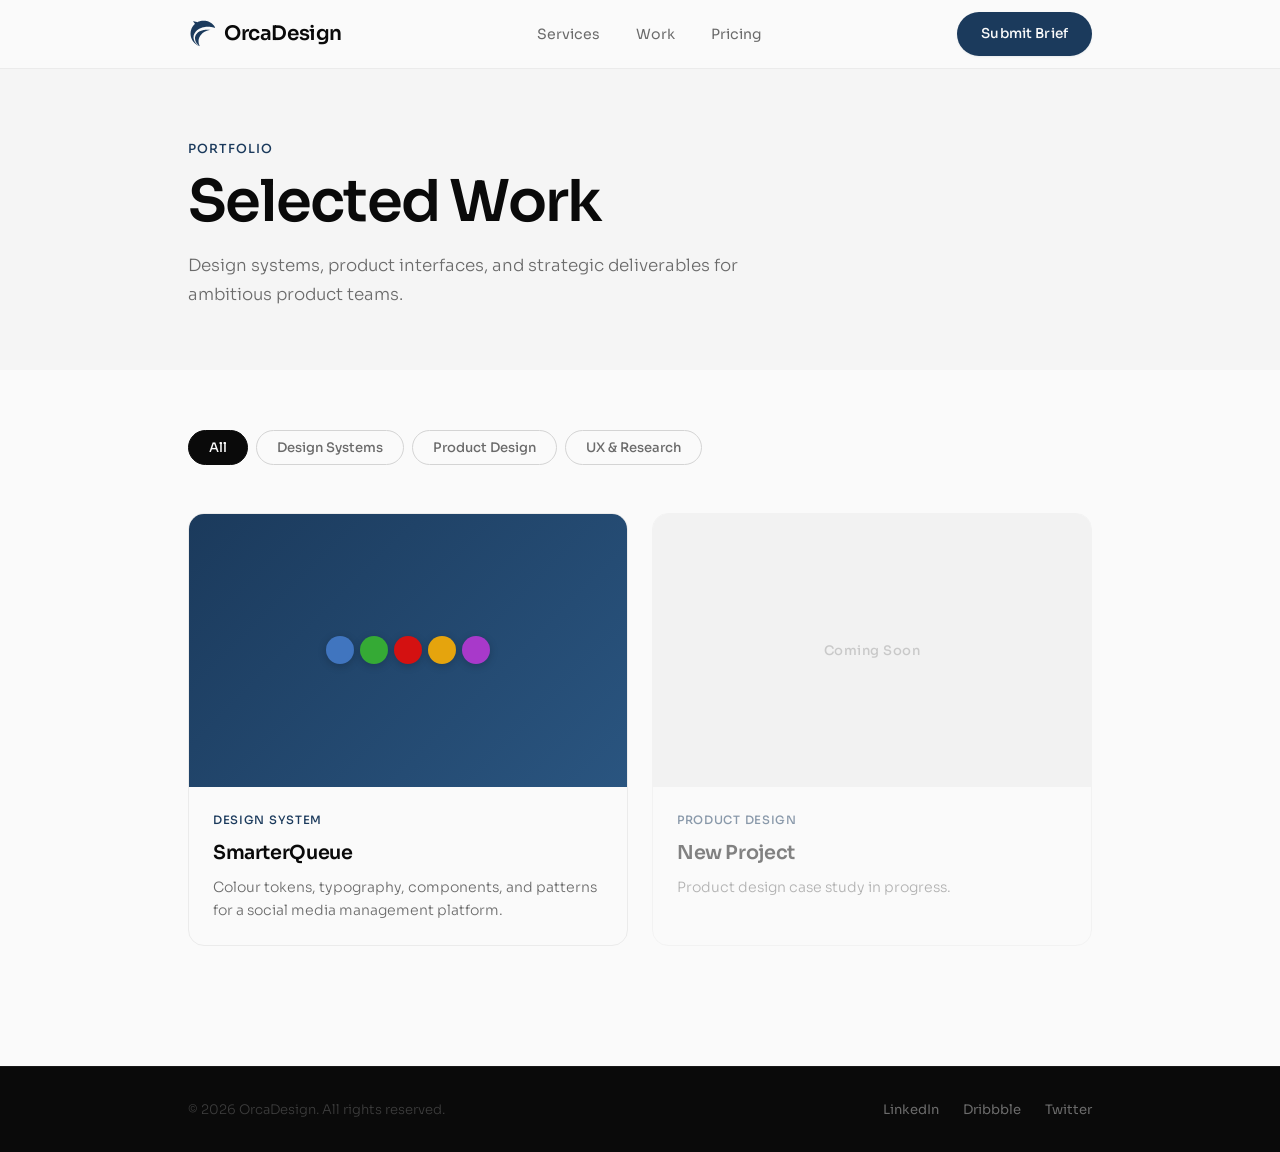
==== commit 66bd9046: "Add design system showcase: buttons, inputs, controls, toasts slides - Horizontal slide navigation w" ====
--- a/portfolio.html
+++ b/portfolio.html
@@ -3,7 +3,7 @@
 <head>
     <meta charset="UTF-8">
     <meta name="viewport" content="width=device-width, initial-scale=1.0">
-    <title>SmarterQueue Design System — OrcaDesign</title>
+    <title>Work — OrcaDesign</title>
     <link rel="icon" type="image/svg+xml" href="favicon.svg">
     <link rel="preconnect" href="https://fonts.googleapis.com">
     <link rel="preconnect" href="https://fonts.gstatic.com" crossorigin>
@@ -31,126 +31,65 @@
         </div>
     </header>
 
-    <!-- Case Hero -->
-    <section class="case-hero-section">
+    <!-- Work Hero -->
+    <section class="work-hero">
         <div class="container">
-            <a href="portfolio.html" class="back-link">&larr; All Projects</a>
-            <p class="case-label">Design System</p>
-            <h1 class="case-hero-title">SmarterQueue</h1>
-            <p class="case-hero-subtitle">Complete design system for a social media management platform — colour tokens, typography, components, and patterns serving 50k+ users.</p>
-            <div class="case-meta">
-                <div class="meta-item">
-                    <span class="meta-label">Client</span>
-                    <span class="meta-value">SmarterQueue</span>
-                </div>
-                <div class="meta-item">
-                    <span class="meta-label">Scope</span>
-                    <span class="meta-value">Design System</span>
-                </div>
-                <div class="meta-item">
-                    <span class="meta-label">Deliverables</span>
-                    <span class="meta-value">Tokens, Components, Guidelines</span>
-                </div>
-            </div>
+            <p class="case-label">Portfolio</p>
+            <h1 class="case-hero-title">Selected Work</h1>
+            <p class="case-hero-subtitle">Design systems, product interfaces, and strategic deliverables for ambitious product teams.</p>
         </div>
     </section>
 
-    <!-- Colour Palette Section -->
-    <section class="ds-section" id="colours">
+    <!-- Project Catalog -->
+    <section class="work-catalog">
         <div class="container">
-            <div class="ds-section-header">
-                <h2 class="ds-section-title">Colour System</h2>
-                <p class="ds-section-desc">A structured palette built around 5 primary hues, each with dark and light variants for flexible UI application. Semantic naming ensures consistency across product teams.</p>
+
+            <!-- Filter by type -->
+            <div class="work-filters">
+                <button class="work-filter active" data-filter="all">All</button>
+                <button class="work-filter" data-filter="design-system">Design Systems</button>
+                <button class="work-filter" data-filter="product">Product Design</button>
+                <button class="work-filter" data-filter="ux">UX & Research</button>
             </div>
 
-            <!-- Primary Colours -->
-            <div class="palette-group">
-                <h3 class="palette-group-title">Primary Colours</h3>
-                <div class="palette-row">
-                    <div class="color-stack">
-                        <div class="color-swatch color-swatch-lg" style="background:#4075BF"></div>
-                        <div class="color-swatch" style="background:#255DAD"></div>
-                        <div class="color-swatch" style="background:#A2B8E6"></div>
-                        <div class="color-info">
-                            <span class="color-name">Blue</span>
-                            <span class="color-hex">#4075BF</span>
+            <!-- Projects Grid -->
+            <div class="work-grid">
+
+                <!-- SmarterQueue DS -->
+                <a href="work/smarterqueue-ds.html" class="work-card" data-type="design-system">
+                    <div class="work-card-visual" style="background: linear-gradient(135deg, #1b3a5c, #2a5580);">
+                        <div class="work-card-icon">
+                            <div class="wci-palette">
+                                <span style="background:#4075BF"></span>
+                                <span style="background:#35AA35"></span>
+                                <span style="background:#D41111"></span>
+                                <span style="background:#E5A40D"></span>
+                                <span style="background:#A839CA"></span>
+                            </div>
                         </div>
                     </div>
-                    <div class="color-stack">
-                        <div class="color-swatch color-swatch-lg" style="background:#35AA35"></div>
-                        <div class="color-swatch" style="background:#2B8925"></div>
-                        <div class="color-swatch" style="background:#86D286"></div>
-                        <div class="color-info">
-                            <span class="color-name">Green</span>
-                            <span class="color-hex">#35AA35</span>
-                        </div>
+                    <div class="work-card-info">
+                        <span class="work-card-type">Design System</span>
+                        <h3 class="work-card-title">SmarterQueue</h3>
+                        <p class="work-card-desc">Colour tokens, typography, components, and patterns for a social media management platform.</p>
                     </div>
-                    <div class="color-stack">
-                        <div class="color-swatch color-swatch-lg" style="background:#D41111"></div>
-                        <div class="color-swatch" style="background:#AA0E0E"></div>
-                        <div class="color-swatch" style="background:#FFF5F5"></div>
-                        <div class="color-info">
-                            <span class="color-name">Red</span>
-                            <span class="color-hex">#D41111</span>
-                        </div>
+                    <span class="work-card-arrow">
+                        <svg width="16" height="16" viewBox="0 0 24 24" fill="none" stroke="currentColor" stroke-width="2" stroke-linecap="round"><path d="M7 17L17 7M17 7H7M17 7v10"/></svg>
+                    </span>
+                </a>
+
+                <!-- Placeholder cards for future projects -->
+                <div class="work-card work-card-empty">
+                    <div class="work-card-visual" style="background: var(--gray-100);">
+                        <span class="work-card-soon">Coming Soon</span>
                     </div>
-                    <div class="color-stack">
-                        <div class="color-swatch color-swatch-lg" style="background:#E5A40D"></div>
-                        <div class="color-swatch" style="background:#EB9B03"></div>
-                        <div class="color-swatch" style="background:#FFFAF0"></div>
-                        <div class="color-info">
-                            <span class="color-name">Yellow</span>
-                            <span class="color-hex">#E5A40D</span>
-                        </div>
-                    </div>
-                    <div class="color-stack">
-                        <div class="color-swatch color-swatch-lg" style="background:#A839CA"></div>
-                        <div class="color-swatch" style="background:#842697"></div>
-                        <div class="color-swatch" style="background:#F0E0F5"></div>
-                        <div class="color-info">
-                            <span class="color-name">Purple</span>
-                            <span class="color-hex">#A839CA</span>
-                        </div>
+                    <div class="work-card-info">
+                        <span class="work-card-type">Product Design</span>
+                        <h3 class="work-card-title">New Project</h3>
+                        <p class="work-card-desc">Product design case study in progress.</p>
                     </div>
                 </div>
-            </div>
 
-            <!-- Greyscale & UI -->
-            <div class="palette-group">
-                <h3 class="palette-group-title">Greyscale & UI Colours</h3>
-                <div class="palette-strip">
-                    <div class="strip-swatch" style="background:#000000"><span class="strip-label strip-label-light">Pure Black<br>#000000</span></div>
-                    <div class="strip-swatch" style="background:#072653"><span class="strip-label strip-label-light">Black Text<br>#072653</span></div>
-                    <div class="strip-swatch" style="background:#2C476C"><span class="strip-label strip-label-light">Dark Grey<br>#2C476C</span></div>
-                    <div class="strip-swatch" style="background:#B393A9"><span class="strip-label strip-label-light">Light Grey Text<br>#B393A9</span></div>
-                    <div class="strip-swatch" style="background:#CDD9E9"><span class="strip-label">Pale Blue<br>#CDD9E9</span></div>
-                    <div class="strip-swatch" style="background:#EFF2F5"><span class="strip-label">Light Grey<br>#EFF2F5</span></div>
-                    <div class="strip-swatch" style="background:#F9FAFD"><span class="strip-label">Page BG<br>#F9FAFD</span></div>
-                    <div class="strip-swatch" style="background:#FFFFFF; border: 1px solid #eee"><span class="strip-label">White<br>#FFFFFF</span></div>
-                </div>
-            </div>
-
-            <!-- Semantic -->
-            <div class="palette-group">
-                <h3 class="palette-group-title">Semantic Tokens</h3>
-                <div class="semantic-grid">
-                    <div class="semantic-card">
-                        <div class="semantic-swatch" style="background:#98DAFF"></div>
-                        <span class="semantic-name">Text Selection</span>
-                    </div>
-                    <div class="semantic-card">
-                        <div class="semantic-swatch" style="background:#ECF2FB"></div>
-                        <span class="semantic-name">Row Select</span>
-                    </div>
-                    <div class="semantic-card">
-                        <div class="semantic-swatch" style="background: rgba(6,33,71,0.85)"></div>
-                        <span class="semantic-name">Modal Overlay</span>
-                    </div>
-                    <div class="semantic-card">
-                        <div class="semantic-swatch" style="background: rgba(246,172,76,0.4)"></div>
-                        <span class="semantic-name">Disconnected</span>
-                    </div>
-                </div>
             </div>
 
         </div>
@@ -170,5 +109,26 @@
         </div>
     </footer>
 
+    <script>
+    // Filter buttons
+    const filters = document.querySelectorAll('.work-filter');
+    const cards = document.querySelectorAll('.work-card[data-type]');
+
+    filters.forEach(btn => {
+        btn.addEventListener('click', () => {
+            filters.forEach(f => f.classList.remove('active'));
+            btn.classList.add('active');
+            const filter = btn.dataset.filter;
+            cards.forEach(card => {
+                if (filter === 'all' || card.dataset.type === filter) {
+                    card.style.display = '';
+                } else {
+                    card.style.display = 'none';
+                }
+            });
+        });
+    });
+    </script>
+
 </body>
 </html>
--- a/portfolio.css
+++ b/portfolio.css
@@ -79,20 +79,20 @@
 }
 
 .ds-section-header {
-    margin-bottom: 56px;
+    margin-bottom: 24px;
 }
 
 .ds-section-title {
     font-family: var(--font-display);
-    font-size: 1.8rem;
+    font-size: 1.2rem;
     font-weight: 600;
     letter-spacing: -0.02em;
-    margin-bottom: 12px;
+    margin-bottom: 8px;
 }
 
 .ds-section-desc {
-    font-size: 0.95rem;
-    line-height: 1.7;
+    font-size: 0.82rem;
+    line-height: 1.6;
     color: var(--gray-500);
     font-weight: 300;
     max-width: 560px;
@@ -100,7 +100,7 @@
 
 /* Palette Groups */
 .palette-group {
-    margin-bottom: 56px;
+    margin-bottom: 24px;
 }
 
 .palette-group:last-child {
@@ -108,20 +108,25 @@
 }
 
 .palette-group-title {
-    font-size: 0.82rem;
+    font-size: 0.7rem;
     font-weight: 500;
     letter-spacing: 0.06em;
     text-transform: uppercase;
     color: var(--gray-400);
-    margin-bottom: 24px;
+    margin-bottom: 12px;
 }
 
 /* Color Stacks — Primary */
 .palette-row {
     display: grid;
     grid-template-columns: repeat(5, 1fr);
-    gap: 16px;
-}
+    gap: 10px;
+}
+
+.palette-row-4 {
+    grid-template-columns: repeat(4, 1fr);
+}
+
 
 @media (max-width: 768px) {
     .palette-row {
@@ -138,18 +143,18 @@
 .color-stack {
     display: flex;
     flex-direction: column;
-    border-radius: 12px;
+    border-radius: 8px;
     overflow: hidden;
     box-shadow: 0 1px 3px rgba(0,0,0,0.06);
 }
 
 .color-swatch {
-    height: 32px;
+    height: 20px;
     transition: transform 0.3s ease;
 }
 
 .color-swatch-lg {
-    height: 80px;
+    height: 48px;
 }
 
 .color-stack:hover .color-swatch {
@@ -157,20 +162,20 @@
 }
 
 .color-info {
-    padding: 12px 14px;
+    padding: 8px 10px;
     background: white;
     display: flex;
     flex-direction: column;
-    gap: 2px;
+    gap: 1px;
 }
 
 .color-name {
-    font-size: 0.85rem;
+    font-size: 0.72rem;
     font-weight: 500;
 }
 
 .color-hex {
-    font-size: 0.75rem;
+    font-size: 0.65rem;
     color: var(--gray-400);
     font-weight: 400;
     font-family: 'SF Mono', 'Fira Code', monospace;
@@ -180,7 +185,7 @@
 .palette-strip {
     display: grid;
     grid-template-columns: repeat(8, 1fr);
-    border-radius: 12px;
+    border-radius: 8px;
     overflow: hidden;
     box-shadow: 0 1px 3px rgba(0,0,0,0.06);
 }
@@ -197,11 +202,61 @@
     }
 }
 
+/* Grey cards grid — individual card layout like Figma */
+.grey-cards-grid {
+    display: grid;
+    grid-template-columns: repeat(8, 1fr);
+    gap: 8px;
+}
+
+@media (max-width: 768px) {
+    .grey-cards-grid {
+        grid-template-columns: repeat(4, 1fr);
+    }
+}
+
+@media (max-width: 480px) {
+    .grey-cards-grid {
+        grid-template-columns: repeat(2, 1fr);
+    }
+}
+
+.grey-card {
+    border-radius: 6px;
+    overflow: hidden;
+    background: white;
+    box-shadow: 0 1px 3px rgba(0,0,0,0.05);
+}
+
+.grey-card-swatch {
+    aspect-ratio: 1.3;
+}
+
+.grey-card-info {
+    padding: 6px 8px;
+    display: flex;
+    flex-direction: column;
+    gap: 1px;
+}
+
+.grey-card-name {
+    font-size: 0.6rem;
+    font-weight: 500;
+    color: var(--black);
+    line-height: 1.3;
+}
+
+.grey-card-hex {
+    font-size: 0.55rem;
+    color: var(--gray-400);
+    font-family: 'SF Mono', 'Fira Code', monospace;
+}
+
 .strip-swatch {
-    aspect-ratio: 1;
+    aspect-ratio: 1.2;
     display: flex;
     align-items: flex-end;
-    padding: 10px;
+    padding: 6px;
     position: relative;
     transition: transform 0.3s ease;
 }
@@ -214,8 +269,8 @@
 }
 
 .strip-label {
-    font-size: 0.65rem;
-    line-height: 1.4;
+    font-size: 0.55rem;
+    line-height: 1.3;
     color: var(--gray-700);
     font-weight: 400;
 }
@@ -223,12 +278,13 @@
 .strip-label-light {
     color: rgba(255,255,255,0.7);
 }
+
 
 /* Semantic Grid */
 .semantic-grid {
     display: grid;
     grid-template-columns: repeat(4, 1fr);
-    gap: 16px;
+    gap: 10px;
 }
 
 @media (max-width: 600px) {
@@ -238,20 +294,992 @@
 }
 
 .semantic-card {
-    border-radius: 12px;
+    border-radius: 8px;
     overflow: hidden;
     box-shadow: 0 1px 3px rgba(0,0,0,0.06);
     background: white;
 }
 
 .semantic-swatch {
-    height: 64px;
+    height: 36px;
 }
 
 .semantic-name {
     display: block;
-    padding: 12px 14px;
+    padding: 8px 10px;
+    font-size: 0.7rem;
+    font-weight: 500;
+    color: var(--gray-700);
+}
+
+/* ============================================
+   Work Catalog Page
+   ============================================ */
+
+.work-hero {
+    padding: 140px 0 60px;
+    background: var(--gray-50);
+}
+
+.work-hero .case-hero-subtitle {
+    margin-bottom: 0;
+}
+
+.work-catalog {
+    padding: 60px 0 120px;
+}
+
+/* Filters */
+.work-filters {
+    display: flex;
+    gap: 8px;
+    margin-bottom: 48px;
+    flex-wrap: wrap;
+}
+
+.work-filter {
+    padding: 8px 20px;
     font-size: 0.82rem;
     font-weight: 500;
+    color: var(--gray-500);
+    background: transparent;
+    border: 1px solid var(--gray-200);
+    border-radius: 980px;
+    cursor: pointer;
+    transition: all 0.2s ease;
+    font-family: var(--font-body);
+}
+
+.work-filter:hover {
+    border-color: var(--gray-400);
+    color: var(--black);
+}
+
+.work-filter.active {
+    background: var(--black);
+    color: var(--white);
+    border-color: var(--black);
+}
+
+/* Work Grid */
+.work-grid {
+    display: grid;
+    grid-template-columns: 1fr;
+    gap: 24px;
+}
+
+@media (min-width: 600px) {
+    .work-grid {
+        grid-template-columns: repeat(2, 1fr);
+    }
+}
+
+.work-card {
+    display: block;
+    border-radius: 16px;
+    overflow: hidden;
+    border: 1px solid var(--gray-100);
+    transition: transform 0.4s var(--ease-out), box-shadow 0.4s var(--ease-out);
+    position: relative;
+    background: var(--white);
+}
+
+.work-card:hover {
+    transform: translateY(-4px);
+    box-shadow: 0 16px 48px rgba(0,0,0,0.08);
+}
+
+.work-card-visual {
+    aspect-ratio: 16 / 10;
+    display: flex;
+    align-items: center;
+    justify-content: center;
+    position: relative;
+    overflow: hidden;
+}
+
+.work-card-icon {
+    transition: transform 0.5s var(--ease-out);
+}
+
+.work-card:hover .work-card-icon {
+    transform: scale(1.06);
+}
+
+/* Palette icon inside card */
+.wci-palette {
+    display: flex;
+    gap: 6px;
+}
+
+.wci-palette span {
+    width: 28px;
+    height: 28px;
+    border-radius: 50%;
+    box-shadow: 0 2px 8px rgba(0,0,0,0.2);
+}
+
+.work-card-info {
+    padding: 24px;
+}
+
+.work-card-type {
+    font-size: 0.72rem;
+    font-weight: 500;
+    letter-spacing: 0.06em;
+    text-transform: uppercase;
+    color: var(--accent);
+    display: block;
+    margin-bottom: 8px;
+}
+
+.work-card-title {
+    font-family: var(--font-display);
+    font-size: 1.2rem;
+    font-weight: 600;
+    letter-spacing: -0.02em;
+    margin-bottom: 8px;
+}
+
+.work-card-desc {
+    font-size: 0.88rem;
+    line-height: 1.6;
+    color: var(--gray-500);
+    font-weight: 300;
+}
+
+.work-card-arrow {
+    position: absolute;
+    top: 16px;
+    right: 16px;
+    width: 32px;
+    height: 32px;
+    border-radius: 50%;
+    background: rgba(255,255,255,0.2);
+    backdrop-filter: blur(4px);
+    display: flex;
+    align-items: center;
+    justify-content: center;
+    color: white;
+    opacity: 0;
+    transform: translate(-4px, 4px);
+    transition: all 0.3s var(--ease-out);
+}
+
+.work-card:hover .work-card-arrow {
+    opacity: 1;
+    transform: translate(0, 0);
+}
+
+/* Empty/placeholder card */
+.work-card-empty {
+    pointer-events: none;
+    opacity: 0.5;
+}
+
+.work-card-soon {
+    font-size: 0.82rem;
+    font-weight: 500;
+    color: var(--gray-400);
+    letter-spacing: 0.04em;
+}
+
+/* ============================================
+   Project Layout — Sidebar + Horizontal Slides
+   ============================================ */
+
+.project-layout {
+    display: grid;
+    grid-template-columns: 1fr;
+    max-width: 1000px;
+    margin: 0 auto;
+    padding: 0 24px 80px;
+}
+
+@media (min-width: 900px) {
+    .project-layout {
+        grid-template-columns: 180px 1fr;
+        gap: 48px;
+        padding: 0 48px 80px;
+    }
+}
+
+/* Sidebar */
+.project-sidebar {
+    display: none;
+}
+
+@media (min-width: 900px) {
+    .project-sidebar {
+        display: block;
+        position: relative;
+    }
+}
+
+.project-nav {
+    position: sticky;
+    top: 100px;
+    display: flex;
+    flex-direction: column;
+    gap: 2px;
+    padding-top: 32px;
+}
+
+.project-nav-link {
+    display: block;
+    padding: 10px 16px;
+    font-size: 0.82rem;
+    font-weight: 400;
+    color: var(--gray-400);
+    border-radius: 8px;
+    transition: all 0.2s ease;
+    border-left: 2px solid transparent;
+    cursor: pointer;
+}
+
+.project-nav-link:hover {
     color: var(--gray-700);
 }
+
+.project-nav-link.active {
+    color: var(--black);
+    font-weight: 500;
+    border-left-color: var(--accent);
+    background: var(--gray-50);
+}
+
+/* Main content — horizontal slider */
+.project-main {
+    min-width: 0;
+    padding-top: 32px;
+}
+
+.slide-viewport {
+    overflow: hidden;
+}
+
+.slide-track {
+    display: flex;
+    transition: transform 0.5s cubic-bezier(0.16, 1, 0.3, 1);
+}
+
+.slide {
+    min-width: 100%;
+    flex-shrink: 0;
+    padding-right: 24px;
+    overflow: hidden;
+}
+
+/* ============================================
+   Typography System
+   ============================================ */
+
+.type-system {
+    display: flex;
+    flex-direction: column;
+    gap: 20px;
+}
+
+.type-font-badge {
+    display: flex;
+    align-items: baseline;
+    gap: 12px;
+    padding: 14px 20px;
+    background: var(--gray-50);
+    border: 1px solid var(--gray-200);
+    border-radius: 10px;
+    color: var(--black);
+}
+
+.type-font-name {
+    font-size: 0.95rem;
+    font-weight: 600;
+    letter-spacing: -0.01em;
+}
+
+.type-font-weights {
+    font-size: 0.65rem;
+    font-weight: 300;
+    color: var(--gray-400);
+}
+
+.type-table {
+    width: 100%;
+    border-collapse: collapse;
+    background: white;
+    border-radius: 10px;
+    overflow: hidden;
+    box-shadow: 0 1px 3px rgba(0,0,0,0.05);
+}
+
+.type-th {
+    font-size: 0.58rem;
+    font-weight: 600;
+    letter-spacing: 0.06em;
+    text-transform: uppercase;
+    color: var(--gray-400);
+    text-align: left;
+    padding: 10px 16px;
+    border-bottom: 1px solid var(--gray-100);
+}
+
+.type-th-right {
+    text-align: right;
+}
+
+.type-tr {
+    transition: background 0.15s ease;
+}
+
+.type-tr:hover {
+    background: var(--gray-50);
+}
+
+.type-tr-divider td {
+    border-top: 1px solid var(--gray-100);
+}
+
+.type-td {
+    padding: 8px 16px;
+    vertical-align: baseline;
+    border-bottom: 1px solid rgba(0,0,0,0.03);
+}
+
+.type-td-label {
+    font-size: 0.65rem;
+    font-weight: 600;
+    color: var(--accent);
+    letter-spacing: 0.02em;
+    width: 48px;
+    white-space: nowrap;
+}
+
+.type-td-mono {
+    font-size: 0.6rem;
+    font-family: 'SF Mono', 'Fira Code', monospace;
+    color: var(--gray-400);
+    text-align: right;
+    width: 44px;
+    white-space: nowrap;
+}
+
+/* ============================================
+   Component Showcase
+   ============================================ */
+
+.comp-group {
+    margin-bottom: 20px;
+    background: color-mix(in srgb, var(--accent) 3%, white);
+    border: 1px solid color-mix(in srgb, var(--accent) 8%, white);
+    border-radius: 10px;
+    padding: 20px 24px 24px;
+}
+
+.comp-group:last-child {
+    margin-bottom: 0;
+}
+
+.comp-row {
+    display: grid;
+    grid-template-columns: repeat(4, 1fr);
+    gap: 16px;
+    align-items: start;
+}
+
+.comp-row-3 {
+    grid-template-columns: repeat(3, 1fr);
+}
+
+.comp-row-4 {
+    grid-template-columns: repeat(4, 1fr);
+}
+
+.comp-col {
+    display: flex;
+    flex-direction: column;
+    gap: 8px;
+}
+
+.comp-label {
+    font-size: 0.6rem;
+    font-weight: 500;
+    color: var(--gray-400);
+    letter-spacing: 0.04em;
+}
+
+.comp-label-lg {
+    font-size: 16px;
+    font-weight: 500;
+    color: #072653;
+    letter-spacing: 0;
+}
+
+.comp-btn-grid {
+    display: flex;
+    flex-direction: column;
+    gap: 12px;
+}
+
+.comp-btn-row {
+    display: flex;
+    align-items: center;
+    gap: 12px;
+}
+
+.comp-btn-row .comp-label {
+    width: 90px;
+    flex-shrink: 0;
+}
+
+.comp-items {
+    display: flex;
+    flex-direction: column;
+    gap: 6px;
+}
+
+.comp-items-v {
+    display: flex;
+    flex-direction: column;
+    gap: 10px;
+}
+
+/* SQ Buttons */
+.sq-btn {
+    display: inline-flex;
+    align-items: center;
+    justify-content: center;
+    gap: 6px;
+    border: none;
+    border-radius: 8px;
+    font-family: 'Proxima Nova', -apple-system, 'Segoe UI', sans-serif;
+    font-weight: 500;
+    cursor: pointer;
+    white-space: nowrap;
+    letter-spacing: 0.01em;
+    width: fit-content;
+}
+
+.sq-btn-icon {
+    padding: 0;
+    aspect-ratio: 1;
+}
+
+.sq-btn-icon.sq-btn-md { width: 40px; padding: 0; }
+.sq-btn-icon.sq-btn-sm { width: 32px; padding: 0; }
+
+.sq-btn-hover {
+    background: #255DAD !important;
+}
+
+.comp-items-h {
+    display: flex;
+    gap: 8px;
+    flex-wrap: wrap;
+}
+
+.sq-btn-lg { height: 48px; padding: 0 16px; font-size: 16px; }
+.sq-btn-md { height: 40px; padding: 0 14px; font-size: 16px; }
+.sq-btn-sm { height: 32px; padding: 0 12px; font-size: 12px; text-transform: uppercase; letter-spacing: 0.04em; }
+
+.sq-btn-primary {
+    background: #4075BF;
+    color: white;
+    transition: background 0.15s ease;
+}
+
+.sq-btn-primary:hover {
+    background: #255DAD;
+}
+
+.sq-btn-secondary {
+    background: white;
+    color: #4075BF;
+    border: 1px solid #4075BF;
+    transition: all 0.15s ease;
+}
+
+.sq-btn-secondary:hover {
+    border-color: #255DAD;
+    color: #255DAD;
+}
+
+.sq-btn-danger {
+    background: #D41111;
+    color: white;
+}
+
+.sq-btn-disabled {
+    opacity: 0.4;
+}
+
+/* SQ Input Fields */
+.sq-input-wrap {
+    display: flex;
+    flex-direction: column;
+    gap: 4px;
+}
+
+.sq-input-label {
+    font-size: 0.62rem;
+    font-weight: 500;
+    color: #072653;
+    opacity: 0.5;
+}
+
+.sq-input {
+    height: 48px;
+    padding: 0 12px;
+    display: flex;
+    align-items: center;
+    border: 1px solid #CDD9E9;
+    border-radius: 8px;
+    background: white;
+    font-size: 16px;
+    font-weight: 500;
+    color: #072653;
+    font-family: 'Proxima Nova', -apple-system, 'Segoe UI', sans-serif;
+}
+
+.sq-input-focus {
+    border-color: #4075BF;
+}
+
+.sq-input-error {
+    border-color: #D41111;
+}
+
+.sq-input-disabled {
+    background: #FAFBFC;
+    border-color: #CDD9E9;
+    opacity: 0.4;
+}
+
+.sq-input-placeholder {
+    color: #8393A9;
+}
+
+.sq-input-label-disabled {
+    opacity: 0.25;
+}
+
+/* Input password */
+.sq-input-password {
+    justify-content: space-between;
+}
+
+.sq-dots {
+    letter-spacing: 2px;
+    color: #072653;
+}
+
+.sq-eye {
+    display: flex;
+    align-items: center;
+    opacity: 0.6;
+}
+
+/* Input counter */
+.sq-input-counter {
+    justify-content: space-between;
+}
+
+.sq-input-val {
+    flex: 1;
+    min-width: 0;
+    overflow: hidden;
+    text-overflow: ellipsis;
+    white-space: nowrap;
+}
+
+.sq-input-count {
+    font-size: 14px;
+    color: rgba(0,0,0,0.3);
+    flex-shrink: 0;
+    margin-left: 8px;
+}
+
+/* Dropdown / Select */
+.sq-input-select {
+    justify-content: space-between;
+}
+
+.sq-chevron {
+    display: flex;
+    align-items: center;
+    color: #2C476C;
+    flex-shrink: 0;
+}
+
+/* Two-column layout */
+.comp-two-col {
+    display: grid;
+    grid-template-columns: 1fr 1fr;
+    gap: 32px;
+}
+
+.comp-stack {
+    display: flex;
+    flex-direction: column;
+    gap: 16px;
+}
+
+.sq-state-block {
+    display: grid;
+    grid-template-columns: 80px 1fr;
+    align-items: start;
+    gap: 12px;
+}
+
+.sq-state-label {
+    font-size: 12px;
+    font-weight: 600;
+    color: var(--gray-400);
+    letter-spacing: 0.02em;
+    padding-top: 22px;
+}
+
+.sq-dropdown-wrap {
+    position: relative;
+}
+
+.sq-dropdown-static {
+    position: relative;
+    top: auto;
+    margin-top: 4px;
+}
+
+
+
+.sq-dropdown-menu {
+    background: white;
+    border: 1px solid #CDD9E9;
+    border-radius: 8px;
+    box-shadow: 0 4px 16px rgba(7,38,83,0.1);
+    margin-top: 4px;
+    overflow: hidden;
+    z-index: 5;
+    font-family: 'Proxima Nova', -apple-system, 'Segoe UI', sans-serif;
+}
+
+.sq-dropdown-item {
+    padding: 10px 12px;
+    font-size: 16px;
+    font-weight: 500;
+    color: #072653;
+    cursor: pointer;
+}
+
+.sq-dropdown-item:hover {
+    background: #F9FAFD;
+}
+
+.sq-dropdown-item.sq-dropdown-active {
+    background: #ECF2FB;
+    color: #4075BF;
+}
+
+.sq-input-helper {
+    font-size: 0.6rem;
+    font-weight: 500;
+    color: #8393A9;
+}
+
+.sq-input-helper-error {
+    color: #D41111;
+}
+
+/* SQ Checkboxes */
+.sq-check {
+    display: flex;
+    align-items: center;
+    gap: 8px;
+}
+
+.sq-check-box {
+    width: 20px;
+    height: 20px;
+    border: 1px solid #CDD9E9;
+    border-radius: 3px;
+    display: flex;
+    align-items: center;
+    justify-content: center;
+    flex-shrink: 0;
+    background: white;
+}
+
+.sq-check-box.sq-checked {
+    background: #4075BF;
+    border-color: #4075BF;
+}
+
+.sq-check-box.sq-partial {
+    background: #4075BF;
+    border-color: #4075BF;
+}
+
+.sq-check-box.sq-error {
+    border-color: #D41111;
+}
+
+.sq-check-text {
+    font-size: 16px;
+    font-weight: 500;
+    color: #072653;
+    font-family: 'Proxima Nova', -apple-system, 'Segoe UI', sans-serif;
+}
+
+.sq-check-disabled {
+    opacity: 0.35;
+}
+
+/* SQ Radios */
+.sq-radio {
+    display: flex;
+    align-items: center;
+    gap: 8px;
+}
+
+.sq-radio-circle {
+    width: 20px;
+    height: 20px;
+    border: 1.5px solid #CDD9E9;
+    border-radius: 50%;
+    display: flex;
+    align-items: center;
+    justify-content: center;
+    flex-shrink: 0;
+    background: white;
+}
+
+.sq-radio-circle.sq-selected {
+    border-color: #4075BF;
+}
+
+.sq-radio-dot {
+    width: 10px;
+    height: 10px;
+    border-radius: 50%;
+    background: #4075BF;
+}
+
+/* SQ Toggles */
+.sq-toggle-row {
+    display: flex;
+    align-items: center;
+    gap: 8px;
+}
+
+.sq-toggle {
+    width: 42px;
+    height: 24px;
+    border-radius: 12px;
+    background: #CDD9E9;
+    position: relative;
+    flex-shrink: 0;
+}
+
+.sq-toggle-on {
+    background: #4075BF;
+}
+
+.sq-toggle-disabled {
+    opacity: 0.4;
+}
+
+.sq-toggle-thumb {
+    position: absolute;
+    width: 20px;
+    height: 20px;
+    border-radius: 50%;
+    background: white;
+    top: 2px;
+    left: 2px;
+    box-shadow: 0 1px 3px rgba(0,0,0,0.15);
+    transition: left 0.2s ease;
+}
+
+.sq-toggle-on .sq-toggle-thumb {
+    left: 20px;
+}
+
+/* SQ Toasts */
+.toast-anatomy-wrap {
+    position: relative;
+    padding-bottom: 8px;
+}
+
+/* Annotation pointers */
+.toast-anno-pointers {
+    display: flex;
+    align-items: flex-start;
+    margin-top: 14px;
+    gap: 0;
+}
+
+.toast-anno-ptr {
+    display: flex;
+    flex-direction: column;
+    align-items: center;
+    gap: 4px;
+}
+
+.toast-anno-ptr::before {
+    content: '';
+    width: 1px;
+    height: 10px;
+    background: #CDD9E9;
+}
+
+.toast-anno-ptr span {
+    font-size: 10px;
+    font-weight: 500;
+    color: var(--gray-400);
+    letter-spacing: 0.03em;
+    white-space: nowrap;
+}
+
+.toast-variant-stack {
+    display: flex;
+    flex-direction: column;
+    gap: 14px;
+}
+
+.sq-toast {
+    position: relative;
+    width: 420px;
+    max-width: 100%;
+    min-height: 96px;
+    background: white;
+    border-radius: 6px;
+    box-shadow: 0px 4px 22px rgba(9, 47, 84, 0.05);
+    font-family: 'Proxima Nova', -apple-system, 'Segoe UI', sans-serif;
+    box-sizing: border-box;
+}
+
+/* Left colour bar */
+.sq-toast::before {
+    content: '';
+    position: absolute;
+    left: 0;
+    top: 0;
+    bottom: 0;
+    width: 4px;
+    border-radius: 6px 0 0 6px;
+}
+
+.sq-toast-info::before { background: #4075BF; }
+.sq-toast-success::before { background: #55AA55; }
+.sq-toast-warning::before { background: #F2A40D; }
+.sq-toast-error::before { background: #D41111; }
+
+/* Icon — 32px circle at left:20, top:16 */
+.sq-toast-icon {
+    position: absolute;
+    left: 20px;
+    top: 16px;
+    width: 32px;
+    height: 32px;
+    border-radius: 50%;
+    display: flex;
+    align-items: center;
+    justify-content: center;
+    flex-shrink: 0;
+}
+
+.sq-toast-icon svg {
+    width: 18px;
+    height: 18px;
+}
+
+.sq-toast-info .sq-toast-icon { background: #ECF2FB; color: #4075BF; }
+.sq-toast-success .sq-toast-icon { background: #E8F5E8; color: #55AA55; }
+.sq-toast-warning .sq-toast-icon { background: #FFF5E0; color: #F2A40D; }
+.sq-toast-error .sq-toast-icon { background: #FFF0F0; color: #D41111; }
+
+/* Title — left:68, ~top:24 center */
+.sq-toast-title {
+    position: absolute;
+    left: 68px;
+    top: 16px;
+    right: 52px;
+    font-size: 16px;
+    font-weight: 600;
+    color: #072653;
+    letter-spacing: 0.32px;
+    line-height: 1;
+}
+
+/* Description — left:68, top:36 */
+.sq-toast-desc {
+    position: absolute;
+    left: 68px;
+    top: 38px;
+    right: 28px;
+    font-size: 16px;
+    font-weight: 400;
+    color: #2C476C;
+    letter-spacing: 0.16px;
+    line-height: 1.4;
+}
+
+/* Close — 46px hit area, top-right */
+.sq-toast-close {
+    position: absolute;
+    top: -8px;
+    right: -8px;
+    width: 46px;
+    height: 46px;
+    display: flex;
+    align-items: center;
+    justify-content: center;
+    flex-shrink: 0;
+    color: #072653;
+    opacity: 0.85;
+    cursor: pointer;
+}
+
+.sq-toast-close svg {
+    width: 16px;
+    height: 16px;
+}
+
+/* Placeholder for upcoming sections */
+.ds-placeholder {
+    padding: 80px 0;
+    display: flex;
+    align-items: center;
+    justify-content: center;
+    border: 1px dashed var(--gray-200);
+    border-radius: 12px;
+}
+
+.ds-placeholder-label {
+    font-size: 0.88rem;
+    color: var(--gray-400);
+    font-weight: 400;
+    letter-spacing: 0.04em;
+}
+
+/* Compact hero for multi-client pages */
+.case-hero-compact {
+    padding: 100px 0 24px;
+}
+
+.case-hero-compact .case-hero-title {
+    margin-bottom: 12px;
+}
+
+.case-hero-compact .case-hero-subtitle {
+    margin-bottom: 24px;
+}
+
+.case-meta-compact {
+    padding-top: 20px;
+    gap: 32px;
+}
+
+/* Border separator between clients */
+.case-hero-border {
+    border-top: 1px solid var(--gray-200);
+    margin-top: 0;
+}
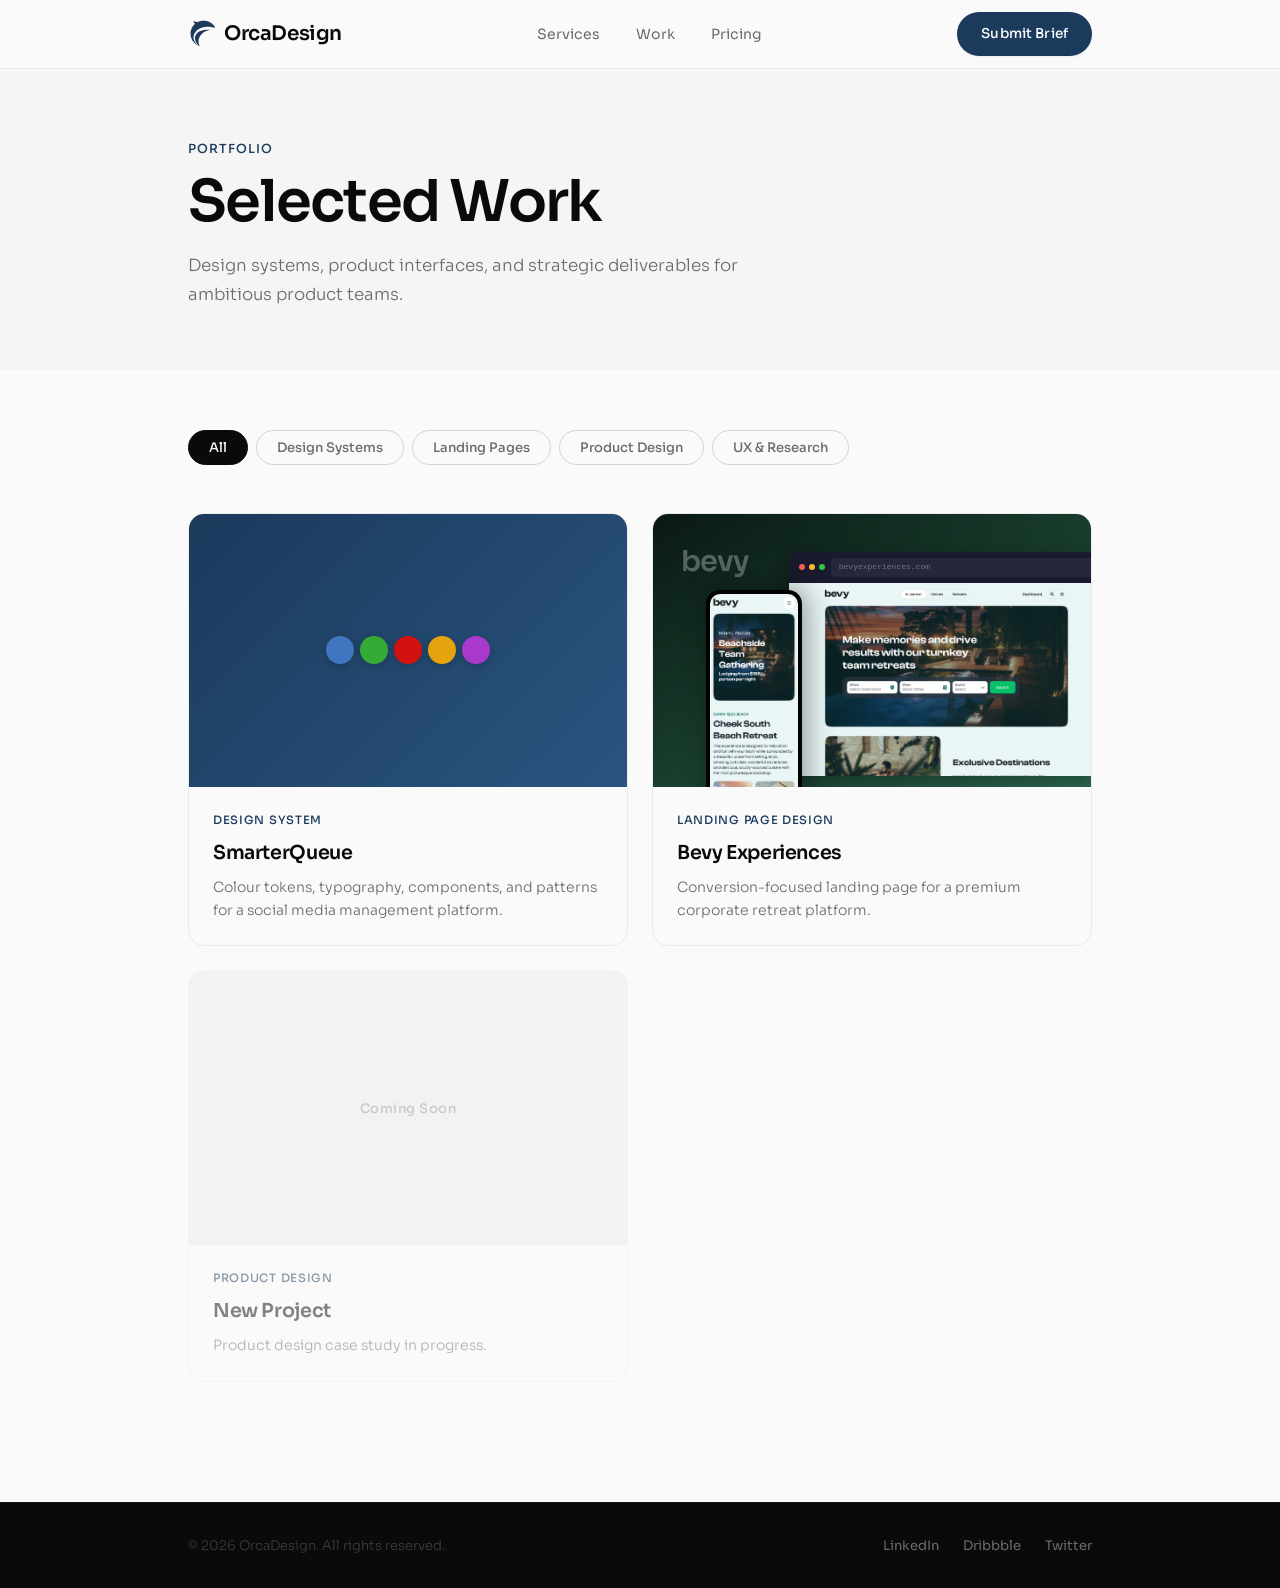
==== commit 4e76a25c: "Add Bevy case study page with bento grid, browser mockup, and portfolio cover - Bevy landing page sh" ====
--- a/portfolio.html
+++ b/portfolio.html
@@ -3,6 +3,8 @@
 <head>
     <meta charset="UTF-8">
     <meta name="viewport" content="width=device-width, initial-scale=1.0">
+    <script async src="https://www.googletagmanager.com/gtag/js?id=G-M0MD1ZPVBC"></script>
+    <script>window.dataLayer=window.dataLayer||[];function gtag(){dataLayer.push(arguments);}gtag('js',new Date());gtag('config','G-M0MD1ZPVBC');</script>
     <title>Work — OrcaDesign</title>
     <link rel="icon" type="image/svg+xml" href="favicon.svg">
     <link rel="preconnect" href="https://fonts.googleapis.com">
@@ -48,6 +50,7 @@
             <div class="work-filters">
                 <button class="work-filter active" data-filter="all">All</button>
                 <button class="work-filter" data-filter="design-system">Design Systems</button>
+                <button class="work-filter" data-filter="landing">Landing Pages</button>
                 <button class="work-filter" data-filter="product">Product Design</button>
                 <button class="work-filter" data-filter="ux">UX & Research</button>
             </div>
@@ -72,6 +75,34 @@
                         <span class="work-card-type">Design System</span>
                         <h3 class="work-card-title">SmarterQueue</h3>
                         <p class="work-card-desc">Colour tokens, typography, components, and patterns for a social media management platform.</p>
+                    </div>
+                    <span class="work-card-arrow">
+                        <svg width="16" height="16" viewBox="0 0 24 24" fill="none" stroke="currentColor" stroke-width="2" stroke-linecap="round"><path d="M7 17L17 7M17 7H7M17 7v10"/></svg>
+                    </span>
+                </a>
+
+                <!-- Bevy -->
+                <a href="work/bevy.html" class="work-card" data-type="landing">
+                    <div class="work-card-visual bevy-cover">
+                        <!-- Logo mark -->
+                        <span class="bevy-cover-logo">bevy</span>
+                        <!-- Desktop screenshot in browser -->
+                        <div class="bevy-cover-desktop">
+                            <div class="bevy-cover-chrome">
+                                <div class="bevy-cover-dots"><span></span><span></span><span></span></div>
+                                <div class="bevy-cover-url">bevyexperiences.com</div>
+                            </div>
+                            <img src="work/assets/bevy-landing.png" alt="">
+                        </div>
+                        <!-- Mobile screenshot -->
+                        <div class="bevy-cover-phone">
+                            <img src="work/assets/bevy-mobile.png" alt="">
+                        </div>
+                    </div>
+                    <div class="work-card-info">
+                        <span class="work-card-type">Landing Page Design</span>
+                        <h3 class="work-card-title">Bevy Experiences</h3>
+                        <p class="work-card-desc">Conversion-focused landing page for a premium corporate retreat platform.</p>
                     </div>
                     <span class="work-card-arrow">
                         <svg width="16" height="16" viewBox="0 0 24 24" fill="none" stroke="currentColor" stroke-width="2" stroke-linecap="round"><path d="M7 17L17 7M17 7H7M17 7v10"/></svg>
--- a/style.css
+++ b/style.css
@@ -306,6 +306,55 @@
     left: -60px;
 }
 
+.hero-wave {
+    position: absolute;
+    bottom: -1px;
+    left: 0;
+    width: 100%;
+    height: 100px;
+    display: block;
+    pointer-events: none;
+    animation: wave-breathe 6s ease-in-out infinite;
+    transform-origin: bottom center;
+}
+
+@keyframes wave-breathe {
+    0%, 100% { transform: scaleY(1); }
+    50% { transform: scaleY(1.08); }
+}
+
+@media (min-width: 768px) {
+    .hero-wave {
+        height: 120px;
+    }
+}
+
+/* Film grain overlay */
+.hero-grain {
+    position: absolute;
+    inset: 0;
+    pointer-events: none;
+    opacity: 0.035;
+    z-index: 1;
+    background-image: url("data:image/svg+xml,%3Csvg viewBox='0 0 256 256' xmlns='http://www.w3.org/2000/svg'%3E%3Cfilter id='noise'%3E%3CfeTurbulence type='fractalNoise' baseFrequency='0.9' numOctaves='4' stitchTiles='stitch'/%3E%3C/filter%3E%3Crect width='100%25' height='100%25' filter='url(%23noise)'/%3E%3C/svg%3E");
+    background-repeat: repeat;
+    background-size: 256px 256px;
+}
+
+/* Scroll progress bar */
+.scroll-progress {
+    position: fixed;
+    top: 0;
+    left: 0;
+    height: 2px;
+    width: 0%;
+    background: var(--accent);
+    z-index: 10001;
+    transition: none;
+    pointer-events: none;
+}
+
+
 @media (min-width: 768px) {
     .hero { padding: 180px 0 120px; }
 }
@@ -1198,22 +1247,26 @@
 
 /* ---- Contact ---- */
 .contact {
-    padding: 120px 0;
+    padding: 64px 0;
     background: var(--black);
     color: var(--white);
-}
-
-.contact-layout {
-    display: grid;
-    gap: 64px;
-}
-
-@media (min-width: 960px) {
-    .contact-layout {
-        grid-template-columns: 1fr 1fr;
-        gap: 80px;
-        align-items: start;
-    }
+    position: relative;
+    overflow: hidden;
+}
+
+.contact-grid {
+    position: absolute;
+    inset: 0;
+    width: 100%;
+    height: 100%;
+    pointer-events: none;
+    opacity: 1;
+}
+
+/* Centered header */
+.contact-centered {
+    text-align: center;
+    margin-bottom: 32px;
 }
 
 .contact-title {
@@ -1230,10 +1283,28 @@
     line-height: 1.7;
     color: var(--gray-400);
     font-weight: 300;
-    max-width: 400px;
+    max-width: 520px;
+    margin: 0 auto;
+}
+
+/* Brief form — centered, wider */
+.brief-form {
+    max-width: 640px;
+    margin: 0 auto;
+    position: relative;
+    z-index: 1;
+    background: var(--black);
+    border-radius: 16px;
+    padding: 40px;
 }
 
 .form-group { margin-bottom: 24px; }
+
+.form-row {
+    display: grid;
+    grid-template-columns: 1fr 1fr;
+    gap: 16px;
+}
 
 .form-label {
     display: block;
@@ -1242,6 +1313,11 @@
     letter-spacing: 0.04em;
     color: var(--gray-400);
     margin-bottom: 8px;
+}
+
+.form-label-opt {
+    font-weight: 300;
+    color: var(--gray-700);
 }
 
 .form-input {
@@ -1266,15 +1342,111 @@
 
 .form-textarea {
     resize: vertical;
-    min-height: 120px;
-}
-
-.form-note {
-    margin-top: 16px;
-    font-size: 0.8rem;
+    min-height: 160px;
+}
+
+/* Service tags */
+.service-tags {
+    display: flex;
+    flex-wrap: wrap;
+    gap: 10px;
+    justify-content: center;
+}
+
+.service-tag {
+    cursor: pointer;
+}
+
+.service-tag input { display: none; }
+
+.service-tag span {
+    display: inline-block;
+    padding: 8px 16px;
+    font-size: 0.78rem;
+    font-weight: 500;
+    letter-spacing: 0.01em;
+    color: rgba(180, 210, 240, 0.8);
+    background: rgba(42, 85, 128, 0.12);
+    border: 1px solid rgba(42, 85, 128, 0.25);
+    border-radius: 980px;
+    transition: all 0.25s var(--ease-out);
+    user-select: none;
+}
+
+.service-tag span:hover {
+    background: rgba(42, 85, 128, 0.2);
+    border-color: rgba(42, 85, 128, 0.4);
+    color: rgba(200, 225, 250, 0.95);
+}
+
+.service-tag input:checked + span {
+    background: var(--accent-light);
+    color: var(--white);
+    border-color: var(--accent-light);
+    box-shadow: 0 2px 20px rgba(42, 85, 128, 0.4);
+}
+
+/* File upload */
+.file-upload {
+    display: flex;
+    flex-direction: column;
+    align-items: center;
+    justify-content: center;
+    gap: 8px;
+    padding: 28px 20px;
+    border: 1px dashed rgba(255, 255, 255, 0.15);
+    border-radius: 14px;
+    cursor: pointer;
+    transition: all 0.25s ease;
+    color: var(--gray-500);
+}
+
+.file-upload:hover {
+    border-color: rgba(255, 255, 255, 0.3);
+    background: rgba(255, 255, 255, 0.03);
+    color: var(--gray-400);
+}
+
+.file-upload.has-file {
+    border-color: var(--accent-light);
+    background: rgba(42, 85, 128, 0.1);
+    color: var(--white);
+}
+
+.file-upload-text {
+    font-size: 0.88rem;
+    font-weight: 400;
+}
+
+.file-upload-hint {
+    font-size: 0.72rem;
+    font-weight: 300;
     color: var(--gray-700);
-    font-weight: 300;
-    text-align: center;
+}
+
+/* Submit button */
+.brief-submit {
+    display: flex;
+    align-items: center;
+    justify-content: center;
+    gap: 10px;
+    width: 100%;
+    padding: 16px 32px;
+    font-family: var(--font-body);
+    font-size: 0.9rem;
+    font-weight: 500;
+    letter-spacing: 0.01em;
+    color: var(--black);
+    background: var(--white);
+    border: none;
+    border-radius: 980px;
+    cursor: pointer;
+    transition: background 0.25s ease, box-shadow 0.25s ease;
+}
+
+.brief-submit:hover {
+    background: #fff;
+    box-shadow: 0 2px 16px rgba(255, 255, 255, 0.2);
 }
 
 /* ---- Footer ---- */
--- a/portfolio.css
+++ b/portfolio.css
@@ -1283,3 +1283,107 @@
     border-top: 1px solid var(--gray-200);
     margin-top: 0;
 }
+
+/* ============================================
+   Bevy Cover — Portfolio Card Composition
+   ============================================ */
+.bevy-cover {
+    background: linear-gradient(150deg, #0a1912 0%, #1B4332 60%, #2d6a4f 100%) !important;
+    position: relative;
+    overflow: hidden;
+}
+
+/* Logo — top left, prominent */
+.bevy-cover-logo {
+    position: absolute;
+    top: 24px;
+    left: 28px;
+    font-family: var(--font-display);
+    font-size: 1.8rem;
+    font-weight: 600;
+    color: rgba(255, 255, 255, 0.3);
+    letter-spacing: -0.04em;
+    z-index: 1;
+}
+
+/* Desktop — browser frame, right-aligned, cropped */
+.bevy-cover-desktop {
+    position: absolute;
+    right: -3%;
+    top: 14%;
+    width: 72%;
+    height: 82%;
+    border-radius: 8px 0 0 0;
+    overflow: hidden;
+    box-shadow: -4px 4px 24px rgba(0, 0, 0, 0.35);
+    z-index: 2;
+    display: flex;
+    flex-direction: column;
+}
+
+/* Mini browser chrome */
+.bevy-cover-chrome {
+    background: #1a1a2e;
+    padding: 6px 10px;
+    display: flex;
+    align-items: center;
+    gap: 6px;
+    flex-shrink: 0;
+}
+
+.bevy-cover-dots {
+    display: flex;
+    gap: 4px;
+}
+
+.bevy-cover-dots span {
+    width: 6px;
+    height: 6px;
+    border-radius: 50%;
+}
+
+.bevy-cover-dots span:nth-child(1) { background: #ff5f57; }
+.bevy-cover-dots span:nth-child(2) { background: #ffbd2e; }
+.bevy-cover-dots span:nth-child(3) { background: #28c840; }
+
+.bevy-cover-url {
+    flex: 1;
+    background: rgba(255, 255, 255, 0.06);
+    border-radius: 4px;
+    padding: 3px 8px;
+    font-size: 0.5rem;
+    color: rgba(255, 255, 255, 0.35);
+    font-family: 'SF Mono', 'Fira Code', monospace;
+}
+
+.bevy-cover-desktop img {
+    width: 100%;
+    flex: 1;
+    display: block;
+    object-fit: cover;
+    object-position: top center;
+}
+
+/* Phone — overlapping left edge of desktop */
+.bevy-cover-phone {
+    position: absolute;
+    left: 12%;
+    bottom: -8%;
+    width: 22%;
+    height: 80%;
+    background: #000;
+    border-radius: 14px 14px 0 0;
+    padding: 4px 4px 0;
+    box-shadow: 4px -2px 28px rgba(0, 0, 0, 0.4);
+    z-index: 3;
+    overflow: hidden;
+}
+
+.bevy-cover-phone img {
+    width: 100%;
+    height: 100%;
+    display: block;
+    object-fit: cover;
+    object-position: top center;
+    border-radius: 10px 10px 0 0;
+}
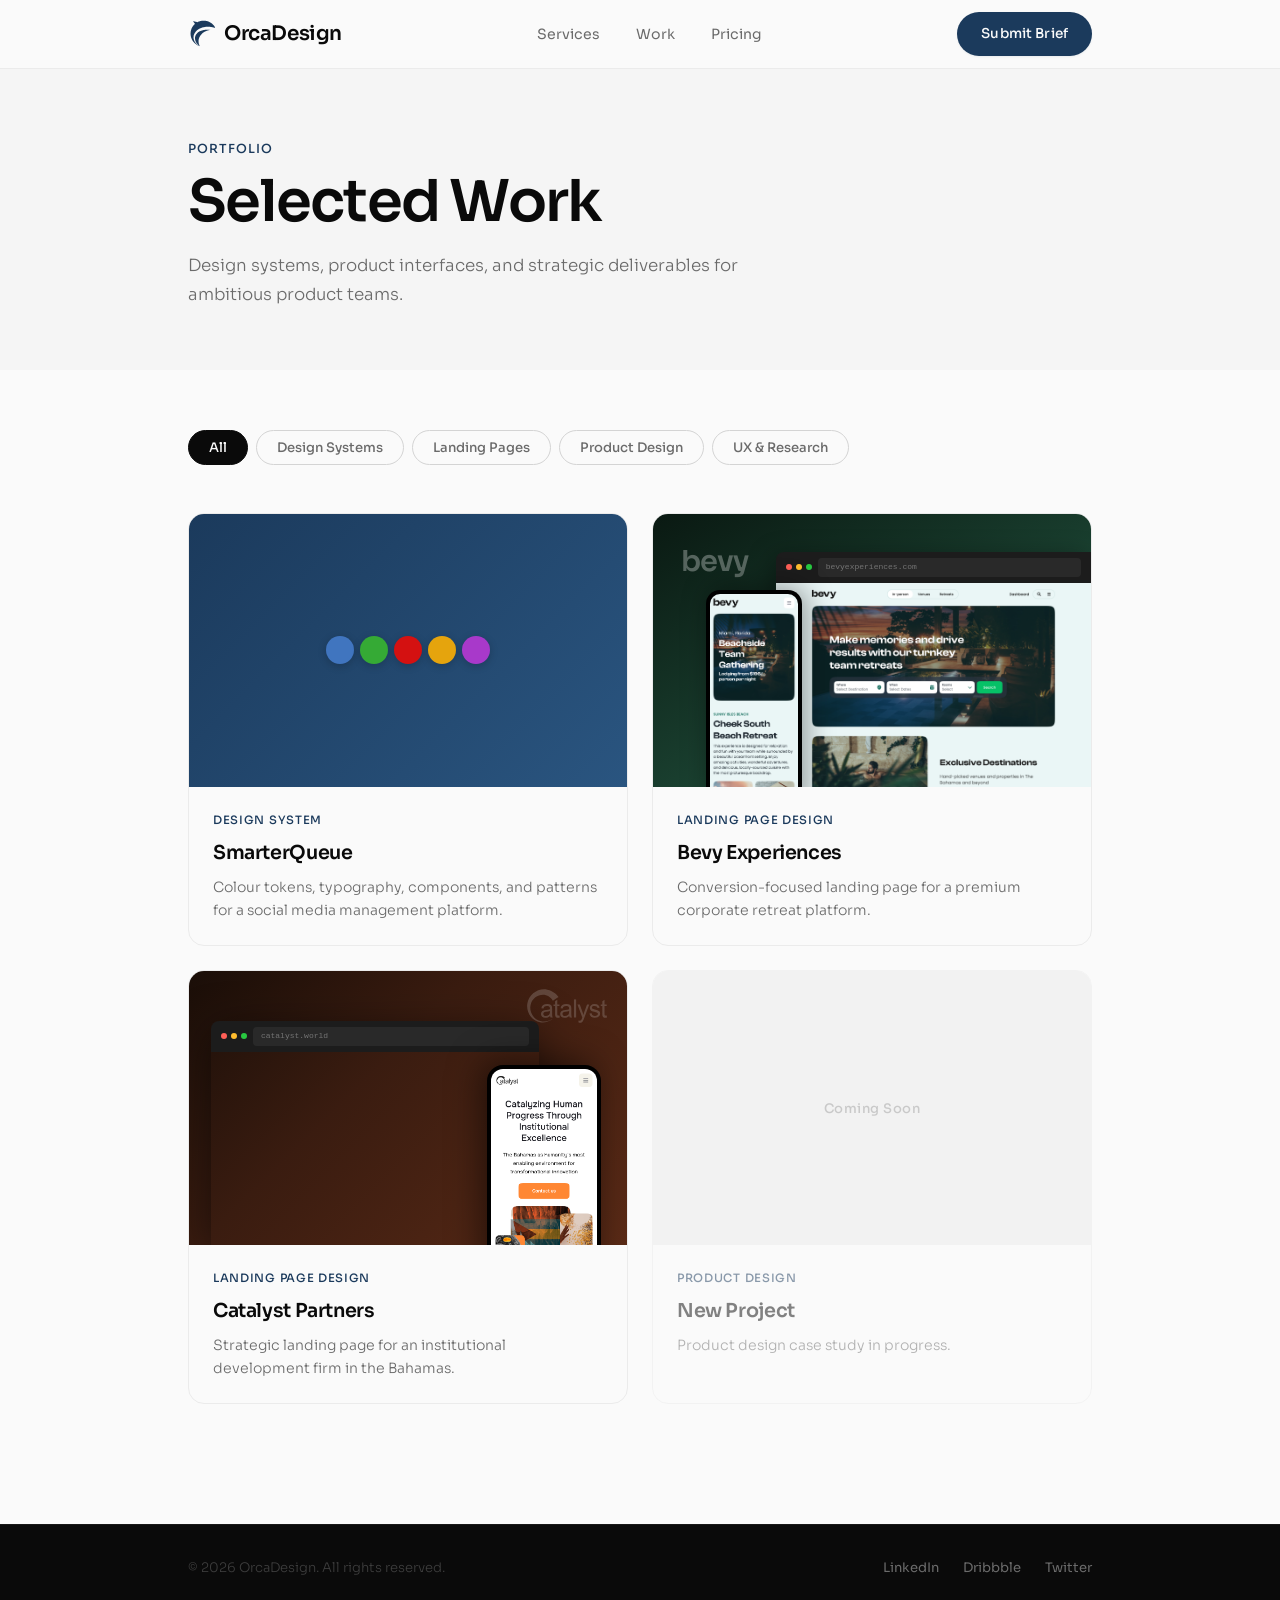
==== commit c27cf0e3: "Add Catalyst Partners case study and improve portfolio covers - New case study page: work/catalyst.h" ====
--- a/portfolio.html
+++ b/portfolio.html
@@ -109,6 +109,31 @@
                     </span>
                 </a>
 
+                <!-- Catalyst -->
+                <a href="work/catalyst.html" class="work-card" data-type="landing">
+                    <div class="work-card-visual catalyst-cover">
+                        <img class="catalyst-cover-logo" src="work/assets/catalyst-logo.svg" alt="Catalyst">
+                        <div class="catalyst-cover-desktop">
+                            <div class="bevy-cover-chrome">
+                                <div class="bevy-cover-dots"><span></span><span></span><span></span></div>
+                                <div class="bevy-cover-url">catalyst.world</div>
+                            </div>
+                            <img src="work/assets/catalyst-landing.png" alt="">
+                        </div>
+                        <div class="catalyst-cover-phone">
+                            <img src="work/assets/catalyst-mobile.png" alt="">
+                        </div>
+                    </div>
+                    <div class="work-card-info">
+                        <span class="work-card-type">Landing Page Design</span>
+                        <h3 class="work-card-title">Catalyst Partners</h3>
+                        <p class="work-card-desc">Strategic landing page for an institutional development firm in the Bahamas.</p>
+                    </div>
+                    <span class="work-card-arrow">
+                        <svg width="16" height="16" viewBox="0 0 24 24" fill="none" stroke="currentColor" stroke-width="2" stroke-linecap="round"><path d="M7 17L17 7M17 7H7M17 7v10"/></svg>
+                    </span>
+                </a>
+
                 <!-- Placeholder cards for future projects -->
                 <div class="work-card work-card-empty">
                     <div class="work-card-visual" style="background: var(--gray-100);">
--- a/portfolio.css
+++ b/portfolio.css
@@ -1306,13 +1306,13 @@
     z-index: 1;
 }
 
-/* Desktop — browser frame, right-aligned, cropped */
+/* Desktop — browser frame, flush to right edge */
 .bevy-cover-desktop {
     position: absolute;
-    right: -3%;
+    right: 0;
     top: 14%;
     width: 72%;
-    height: 82%;
+    height: 86%;
     border-radius: 8px 0 0 0;
     overflow: hidden;
     box-shadow: -4px 4px 24px rgba(0, 0, 0, 0.35);
@@ -1323,7 +1323,7 @@
 
 /* Mini browser chrome */
 .bevy-cover-chrome {
-    background: #1a1a2e;
+    background: #1c1c1c;
     padding: 6px 10px;
     display: flex;
     align-items: center;
@@ -1387,3 +1387,71 @@
     object-position: top center;
     border-radius: 10px 10px 0 0;
 }
+
+/* ============================================
+   Catalyst Cover — Portfolio Card Composition
+   ============================================ */
+.catalyst-cover {
+    background: linear-gradient(135deg, #1a0e08 0%, #3a1c10 40%, #5a2a16 100%) !important;
+    position: relative;
+    overflow: hidden;
+}
+
+/* Logo — top-right, SVG image inverted to white */
+.catalyst-cover-logo {
+    position: absolute;
+    top: 18px;
+    right: 20px;
+    z-index: 4;
+    width: 80px;
+    height: auto;
+    opacity: 0.2;
+    filter: invert(1);
+}
+
+/* Desktop — large, starts from left edge, angled slightly */
+.catalyst-cover-desktop {
+    position: absolute;
+    left: 5%;
+    top: 18%;
+    width: 75%;
+    height: 82%;
+    border-radius: 8px 8px 0 0;
+    overflow: hidden;
+    box-shadow: 0 8px 40px rgba(0, 0, 0, 0.5);
+    z-index: 2;
+    display: flex;
+    flex-direction: column;
+}
+
+.catalyst-cover-desktop img {
+    width: 100%;
+    flex: 1;
+    display: block;
+    object-fit: cover;
+    object-position: top center;
+}
+
+/* Phone — overlapping desktop bottom-right, cut at bottom */
+.catalyst-cover-phone {
+    position: absolute;
+    right: 6%;
+    bottom: -12%;
+    width: 26%;
+    height: 78%;
+    background: #000;
+    border-radius: 16px 16px 0 0;
+    padding: 4px 4px 0;
+    box-shadow: -6px -4px 32px rgba(0, 0, 0, 0.5);
+    z-index: 3;
+    overflow: hidden;
+}
+
+.catalyst-cover-phone img {
+    width: 100%;
+    height: 100%;
+    display: block;
+    object-fit: cover;
+    object-position: top center;
+    border-radius: 12px 12px 0 0;
+}
